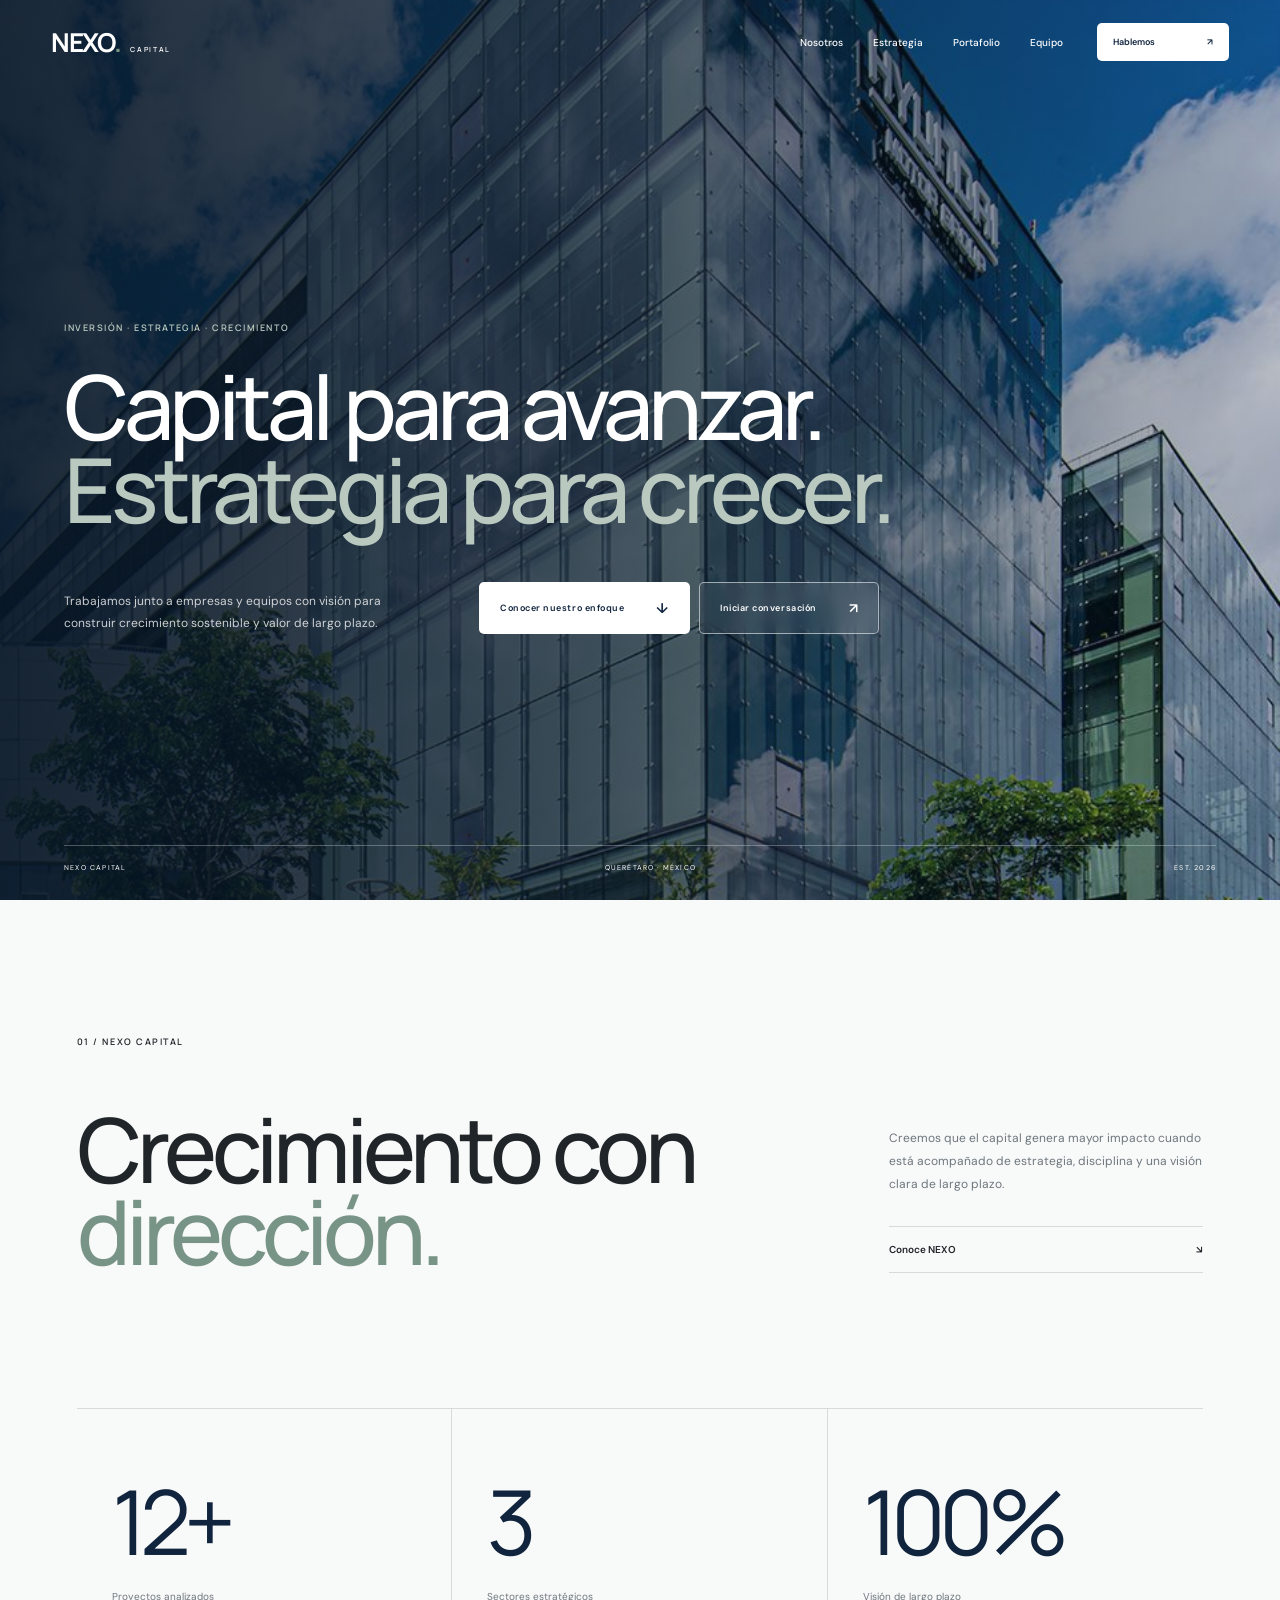
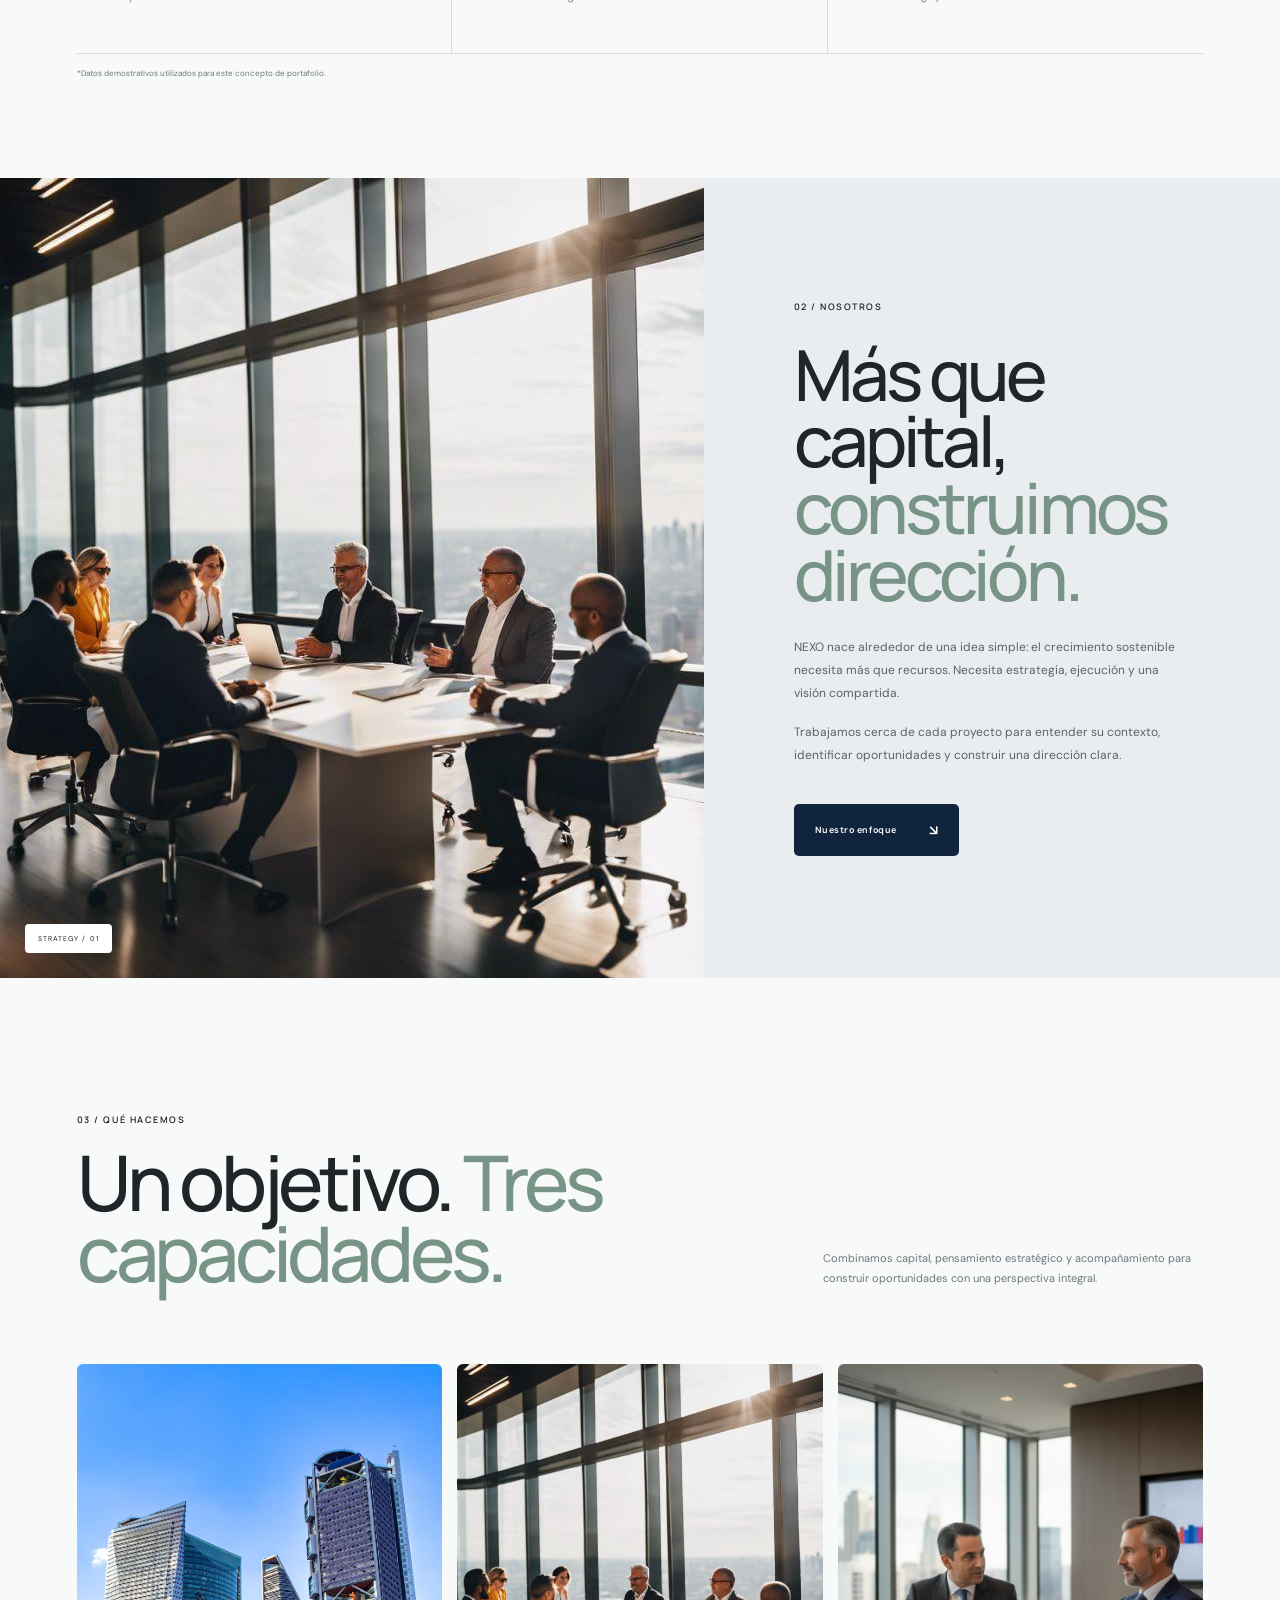
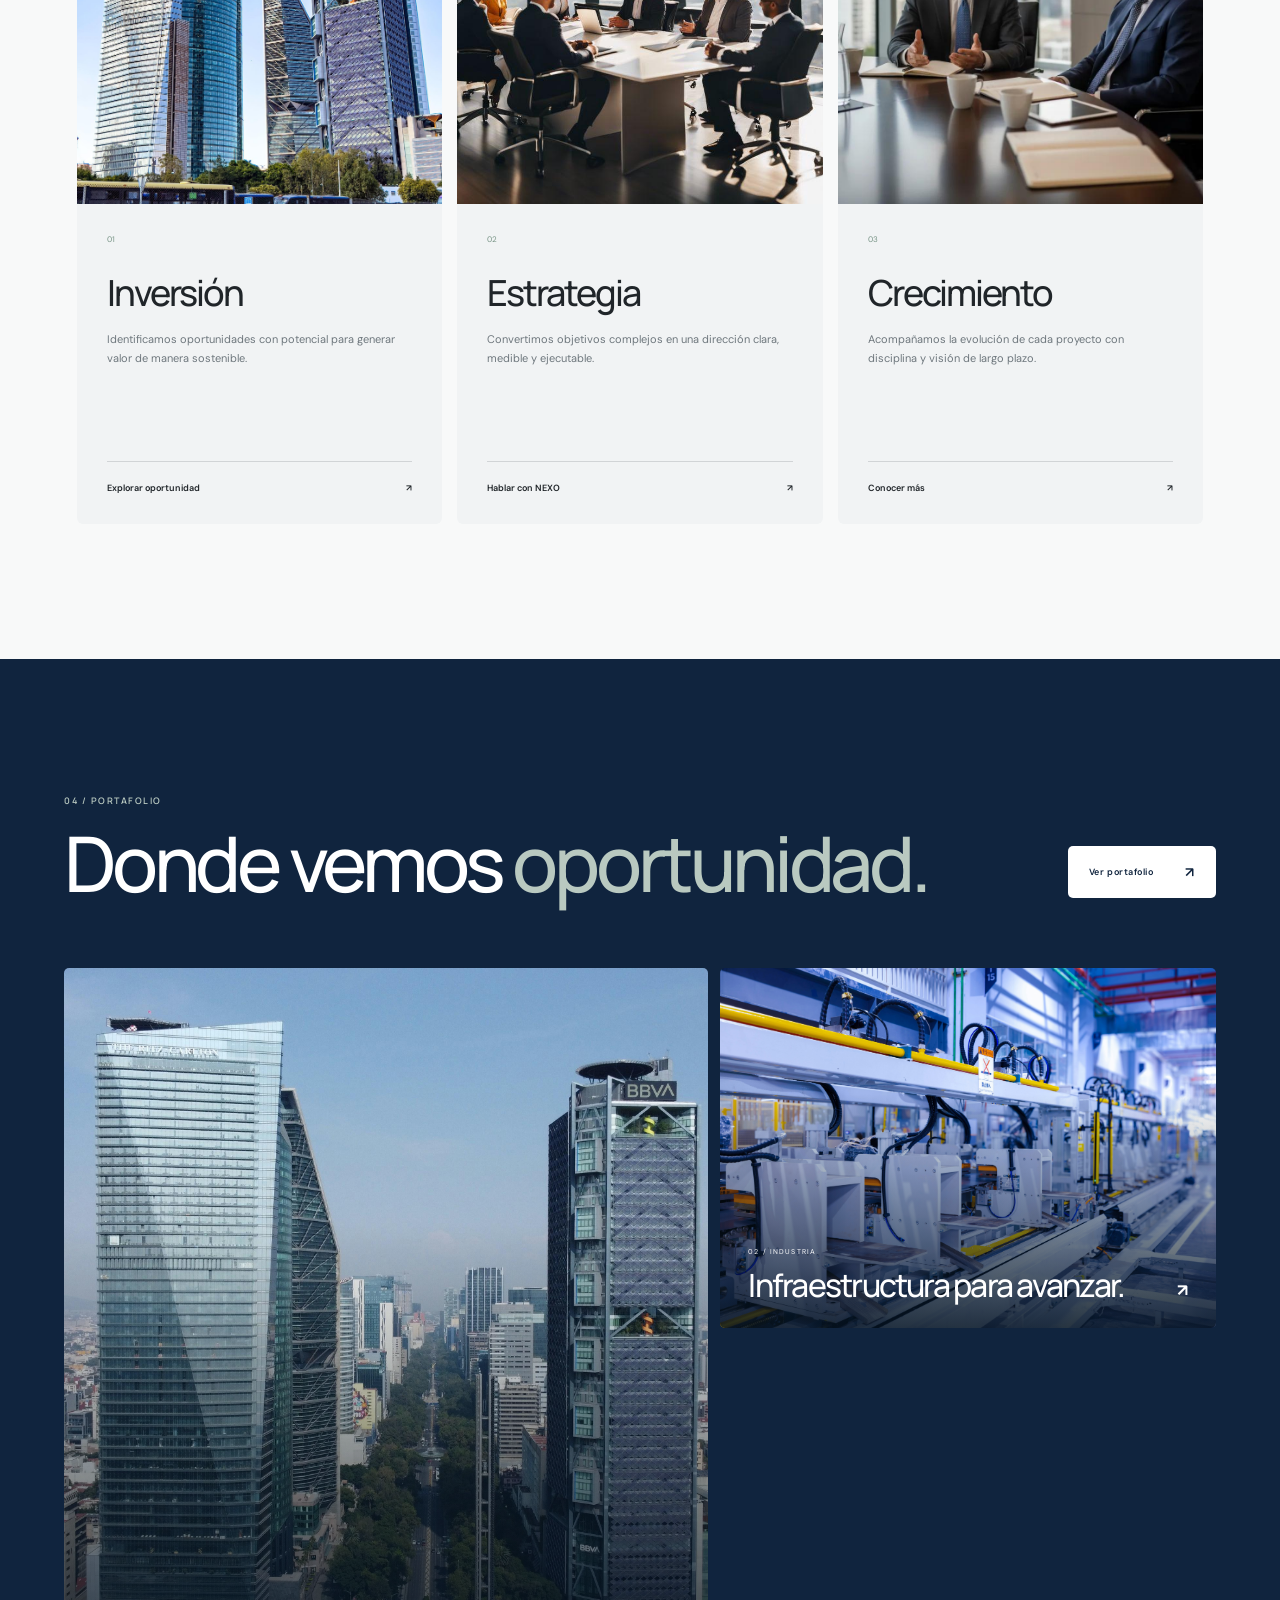
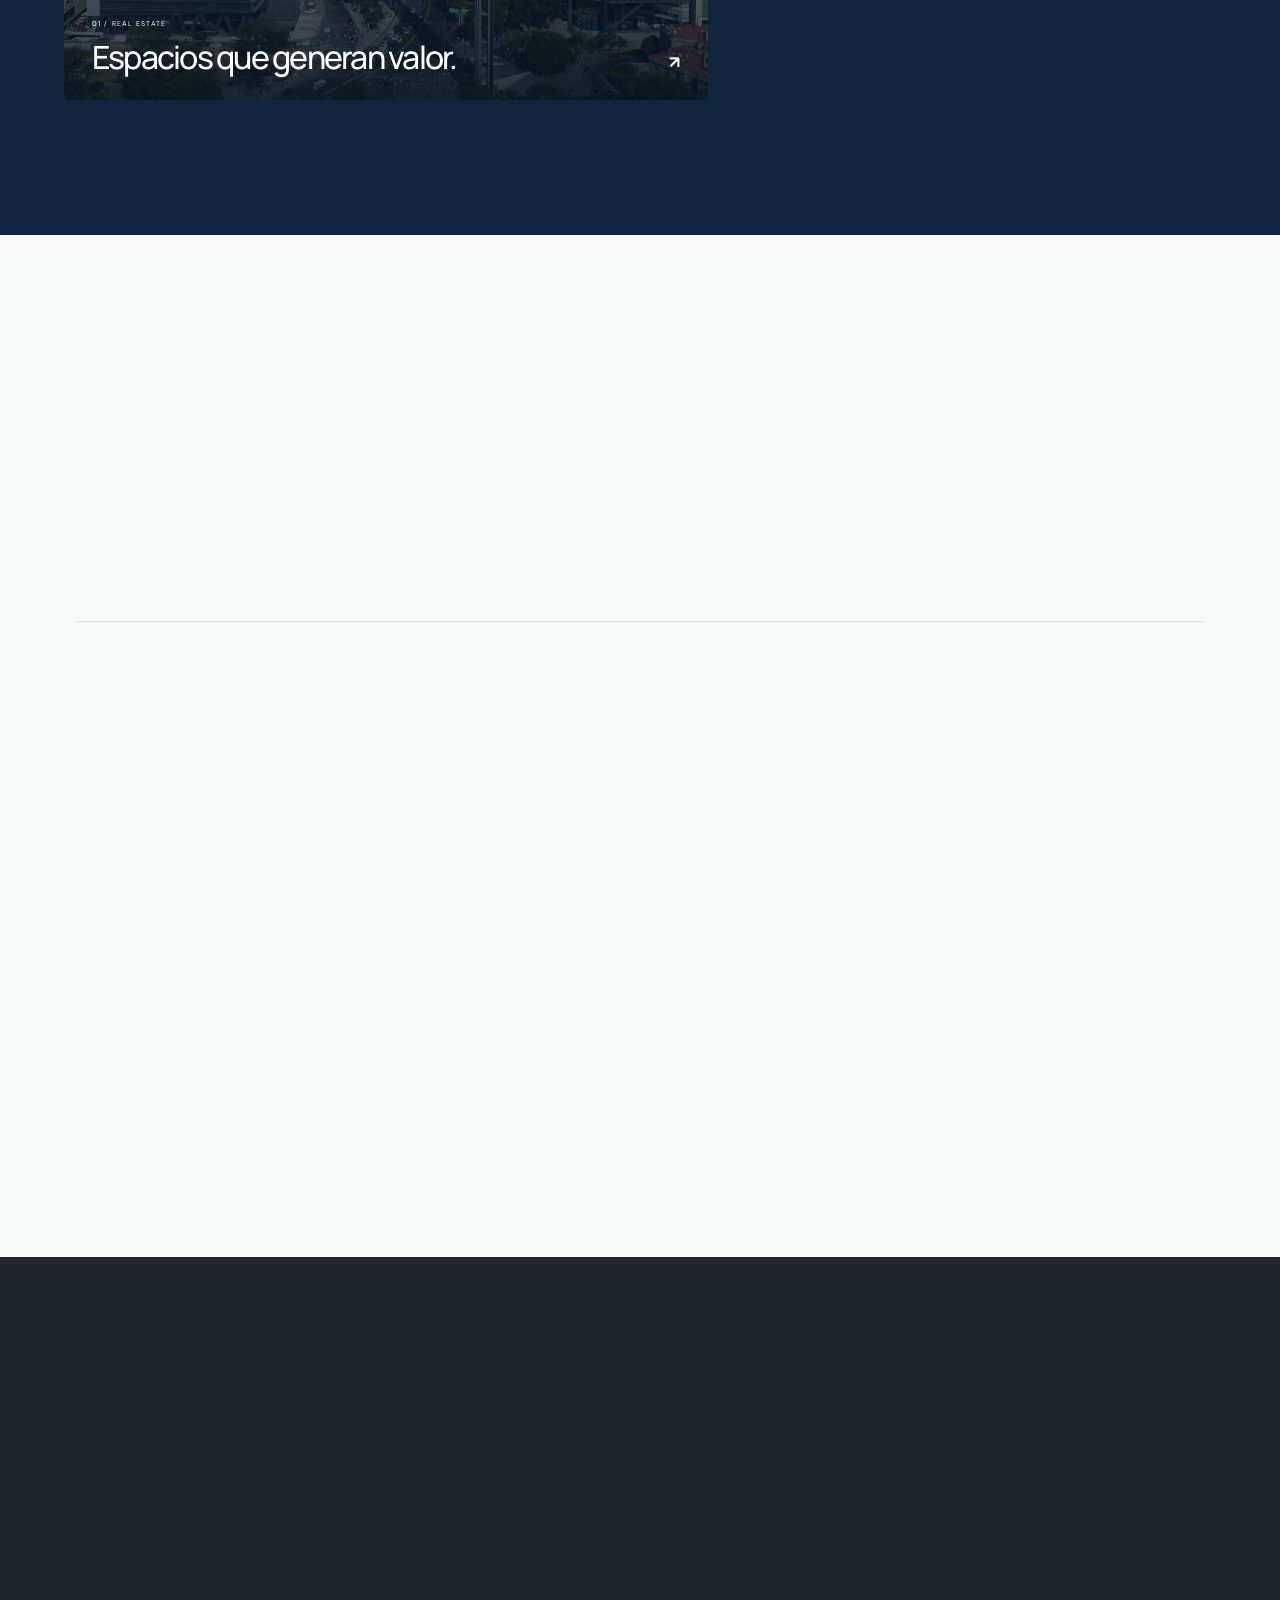
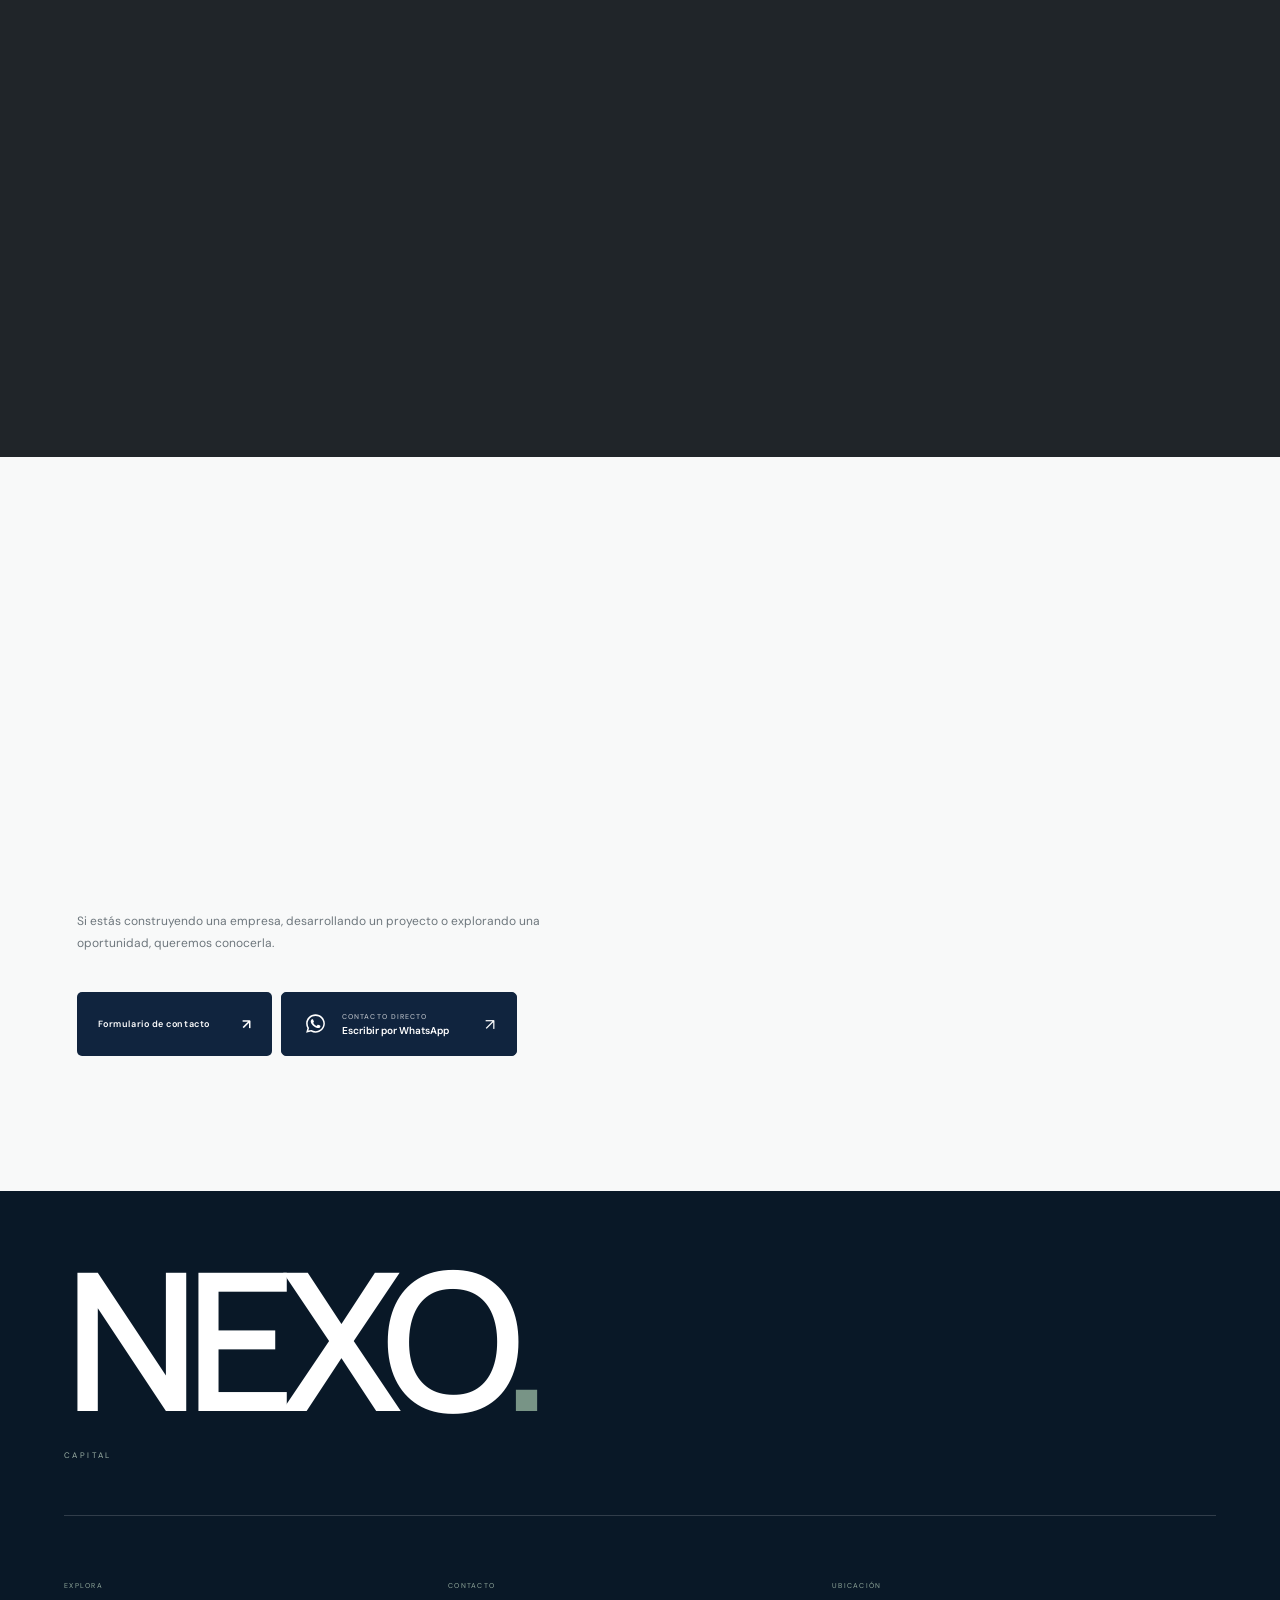
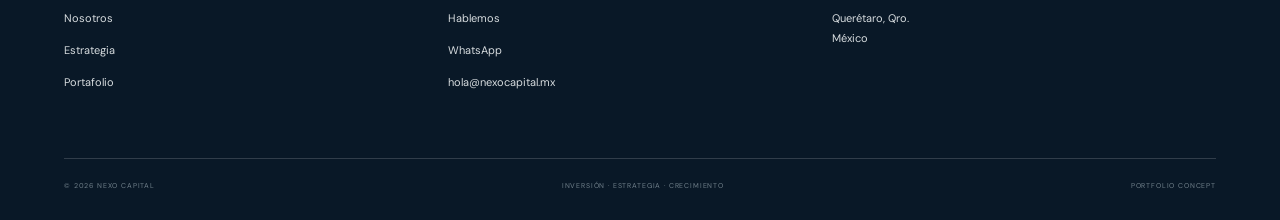
==== index.html @ 6bfa486f "Add files via upload" ====
<!DOCTYPE html>
<html lang="es">

<head>
    <meta charset="UTF-8">
    <meta name="viewport" content="width=device-width, initial-scale=1.0">

    <title>NEXO Capital | Inversión & Estrategia</title>

    <meta
        name="description"
        content="NEXO Capital. Capital para avanzar. Estrategia para crecer. Inversión, estrategia y crecimiento para empresas con visión de largo plazo."
    >

    <!-- PREVIEW AL COMPARTIR -->
    <meta property="og:title" content="NEXO Capital | Inversión & Estrategia">

    <meta
        property="og:description"
        content="Capital para avanzar. Estrategia para crecer. Construimos oportunidades de largo plazo junto a empresas con visión."
    >

    <meta property="og:type" content="website">
    <meta property="og:url" content="https://TU-DOMINIO.vercel.app/">

    <meta
        property="og:image"
        content="https://TU-DOMINIO.vercel.app/images/hero-nexo.jpg"
    >

    <meta
        property="og:image:alt"
        content="NEXO Capital — Inversión y estrategia"
    >

    <meta property="og:site_name" content="NEXO Capital">
    <meta property="og:locale" content="es_MX">

    <meta name="twitter:card" content="summary_large_image">
    <meta name="twitter:title" content="NEXO Capital | Inversión & Estrategia">

    <meta
        name="twitter:description"
        content="Capital para avanzar. Estrategia para crecer."
    >

    <meta
        name="twitter:image"
        content="https://TU-DOMINIO.vercel.app/images/hero-nexo.jpg"
    >

    <meta name="theme-color" content="#10243E">

    <!-- FUENTES -->
    <link rel="preconnect" href="https://fonts.googleapis.com">
    <link rel="preconnect" href="https://fonts.gstatic.com" crossorigin>

    <link
        href="https://fonts.googleapis.com/css2?family=DM+Sans:wght@400;500;600&family=Manrope:wght@400;500;600;700&display=swap"
        rel="stylesheet"
    >

    <link rel="stylesheet" href="style.css">
</head>


<body>

<header class="header" id="header">

    <a href="index.html" class="logo">
        NEXO<span>.</span>
        <small>CAPITAL</small>
    </a>

    <nav class="nav" id="nav">
        <a href="#nosotros">Nosotros</a>
        <a href="#servicios">Estrategia</a>
        <a href="portafolio.html">Portafolio</a>
        <a href="#equipo">Equipo</a>
        <a href="contacto.html" class="mobile-only">Contacto</a>
    </nav>

    <a href="contacto.html" class="header-button">
        Hablemos
        <span>↗</span>
    </a>

    <button
        class="menu-button"
        id="menuButton"
        aria-label="Abrir menú"
    >
        <span></span>
        <span></span>
    </button>

</header>


<main>

    <!-- HERO -->

    <section class="hero">

        <img
            src="images/hero-nexo.jpg"
            alt="NEXO Capital"
            class="hero-image"
        >

        <div class="hero-overlay"></div>

        <div class="hero-content">

            <p class="eyebrow">
                INVERSIÓN · ESTRATEGIA · CRECIMIENTO
            </p>

            <h1>
                Capital para avanzar.
                <span>Estrategia para crecer.</span>
            </h1>

            <div class="hero-bottom">

                <p>
                    Trabajamos junto a empresas y equipos con visión
                    para construir crecimiento sostenible y valor
                    de largo plazo.
                </p>

                <div class="hero-buttons">

                    <a href="#servicios" class="button button-white">
                        Conocer nuestro enfoque
                        <span>↓</span>
                    </a>

                    <a href="contacto.html" class="button button-glass">
                        Iniciar conversación
                        <span>↗</span>
                    </a>

                </div>

            </div>

        </div>

        <div class="hero-footer">
            <span>NEXO CAPITAL</span>
            <span>QUERÉTARO · MÉXICO</span>
            <span>EST. 2026</span>
        </div>

    </section>


    <!-- INTRO -->

    <section class="intro section">

        <div class="section-top reveal">
            <p class="section-label">01 / NEXO CAPITAL</p>
        </div>

        <div class="intro-grid">

            <h2 class="reveal">
                Crecimiento con
                <span>dirección.</span>
            </h2>

            <div class="intro-copy reveal">

                <p>
                    Creemos que el capital genera mayor impacto cuando
                    está acompañado de estrategia, disciplina y una
                    visión clara de largo plazo.
                </p>

                <a href="#nosotros" class="friendly-link">
                    Conoce NEXO
                    <span>↘</span>
                </a>

            </div>

        </div>

    </section>


    <!-- CIFRAS -->

    <section class="stats">

        <div class="stat reveal">
            <strong data-target="12" data-suffix="+">0</strong>
            <p>Proyectos analizados</p>
        </div>

        <div class="stat reveal">
            <strong data-target="3" data-suffix="">0</strong>
            <p>Sectores estratégicos</p>
        </div>

        <div class="stat reveal">
            <strong data-target="100" data-suffix="%">0</strong>
            <p>Visión de largo plazo</p>
        </div>

    </section>

    <p class="demo-note">
        *Datos demostrativos utilizados para este concepto de portafolio.
    </p>


    <!-- NOSOTROS -->

    <section class="about" id="nosotros">

        <div class="about-image reveal">

            <img
                src="images/estrategia.jpg"
                alt="Estrategia empresarial NEXO Capital"
            >

            <span>STRATEGY / 01</span>

        </div>

        <div class="about-content reveal">

            <p class="section-label">02 / NOSOTROS</p>

            <h2>
                Más que capital,
                <span>construimos dirección.</span>
            </h2>

            <p>
                NEXO nace alrededor de una idea simple: el crecimiento
                sostenible necesita más que recursos. Necesita estrategia,
                ejecución y una visión compartida.
            </p>

            <p>
                Trabajamos cerca de cada proyecto para entender su contexto,
                identificar oportunidades y construir una dirección clara.
            </p>

            <a href="#servicios" class="button button-navy">
                Nuestro enfoque
                <span>↘</span>
            </a>

        </div>

    </section>


    <!-- SERVICIOS -->

    <section class="services section" id="servicios">

        <div class="section-heading reveal">

            <div>
                <p class="section-label">03 / QUÉ HACEMOS</p>

                <h2>
                    Un objetivo.
                    <span>Tres capacidades.</span>
                </h2>
            </div>

            <p>
                Combinamos capital, pensamiento estratégico y acompañamiento
                para construir oportunidades con una perspectiva integral.
            </p>

        </div>


        <div class="services-grid">

            <article class="service-card reveal">

                <div class="service-image">
                    <img
                        src="images/inversion.jpg"
                        alt="Inversión NEXO Capital"
                    >
                </div>

                <div class="service-content">

                    <span class="service-number">01</span>

                    <h3>Inversión</h3>

                    <p>
                        Identificamos oportunidades con potencial para
                        generar valor de manera sostenible.
                    </p>

                    <a href="contacto.html">
                        Explorar oportunidad
                        <span>↗</span>
                    </a>

                </div>

            </article>


            <article class="service-card reveal">

                <div class="service-image">
                    <img
                        src="images/estrategia.jpg"
                        alt="Estrategia empresarial"
                    >
                </div>

                <div class="service-content">

                    <span class="service-number">02</span>

                    <h3>Estrategia</h3>

                    <p>
                        Convertimos objetivos complejos en una dirección
                        clara, medible y ejecutable.
                    </p>

                    <a href="contacto.html">
                        Hablar con NEXO
                        <span>↗</span>
                    </a>

                </div>

            </article>


            <article class="service-card reveal">

                <div class="service-image">
                    <img
                        src="images/crecimiento.jpg"
                        alt="Crecimiento empresarial"
                    >
                </div>

                <div class="service-content">

                    <span class="service-number">03</span>

                    <h3>Crecimiento</h3>

                    <p>
                        Acompañamos la evolución de cada proyecto con
                        disciplina y visión de largo plazo.
                    </p>

                    <a href="contacto.html">
                        Conocer más
                        <span>↗</span>
                    </a>

                </div>

            </article>

        </div>

    </section>


    <!-- PORTAFOLIO -->

    <section class="portfolio">

        <div class="portfolio-heading reveal">

            <div>
                <p class="section-label light-label">04 / PORTAFOLIO</p>

                <h2>
                    Donde vemos
                    <span>oportunidad.</span>
                </h2>
            </div>

            <a href="portafolio.html" class="button button-white">
                Ver portafolio
                <span>↗</span>
            </a>

        </div>


        <div class="portfolio-grid">

            <a
                href="portafolio.html#real-estate"
                class="portfolio-card portfolio-main reveal"
            >

                <img
                    src="images/portafolio-01.jpg"
                    alt="Real Estate"
                >

                <div class="portfolio-card-overlay">

                    <span>01 / REAL ESTATE</span>

                    <h3>
                        Espacios que
                        generan valor.
                    </h3>

                    <strong>↗</strong>

                </div>

            </a>


            <a
                href="portafolio.html#industria"
                class="portfolio-card reveal"
            >

                <img
                    src="images/portafolio-02.jpg"
                    alt="Industria"
                >

                <div class="portfolio-card-overlay">

                    <span>02 / INDUSTRIA</span>

                    <h3>
                        Infraestructura
                        para avanzar.
                    </h3>

                    <strong>↗</strong>

                </div>

            </a>


            <a
                href="portafolio.html#tecnologia"
                class="portfolio-card reveal"
            >

                <img
                    src="images/portafolio-03.jpg"
                    alt="Tecnología"
                >

                <div class="portfolio-card-overlay">

                    <span>03 / TECNOLOGÍA</span>

                    <h3>
                        Ideas con
                        escala.
                    </h3>

                    <strong>↗</strong>

                </div>

            </a>

        </div>

    </section>


    <!-- PROCESO -->

    <section class="process section">

        <div class="section-heading reveal">

            <div>
                <p class="section-label">05 / PROCESO</p>

                <h2>
                    De oportunidad
                    <span>a crecimiento.</span>
                </h2>
            </div>

        </div>


        <div class="process-list">

            <div class="process-item reveal">
                <span>01</span>
                <h3>Entender</h3>
                <p>Analizamos el contexto, el negocio y la oportunidad.</p>
            </div>

            <div class="process-item reveal">
                <span>02</span>
                <h3>Definir</h3>
                <p>Construimos una dirección estratégica clara.</p>
            </div>

            <div class="process-item reveal">
                <span>03</span>
                <h3>Ejecutar</h3>
                <p>Convertimos la estrategia en decisiones y acciones.</p>
            </div>

            <div class="process-item reveal">
                <span>04</span>
                <h3>Escalar</h3>
                <p>Acompañamos el crecimiento con visión de largo plazo.</p>
            </div>

        </div>

    </section>


    <!-- EQUIPO -->

    <section class="team" id="equipo">

        <div class="team-image reveal">
            <img
                src="images/equipo.jpg"
                alt="Equipo NEXO Capital"
            >
        </div>

        <div class="team-content reveal">

            <p class="section-label light-label">06 / EQUIPO</p>

            <h2>
                Personas detrás
                <span>de cada decisión.</span>
            </h2>

            <p>
                Combinamos análisis, estrategia y una forma de trabajo
                cercana para entender cada oportunidad desde diferentes
                perspectivas.
            </p>

            <a href="contacto.html" class="button button-white">
                Conecta con nosotros
                <span>↗</span>
            </a>

        </div>

    </section>


    <!-- CONTACTO -->

    <section class="contact-cta section">

        <p class="section-label reveal">07 / CONVERSEMOS</p>

        <h2 class="reveal">
            Las buenas oportunidades empiezan
            con una <span>conversación.</span>
        </h2>

        <p class="contact-cta-text reveal">
            Si estás construyendo una empresa, desarrollando un proyecto
            o explorando una oportunidad, queremos conocerla.
        </p>


        <div class="contact-actions reveal">

            <a href="contacto.html" class="button button-navy">
                Formulario de contacto
                <span>↗</span>
            </a>


            <a
                href="https://wa.me/524420000000?text=Hola%20NEXO%20Capital,%20me%20gustaría%20platicar%20sobre%20una%20oportunidad."
                target="_blank"
                rel="noopener noreferrer"
                class="whatsapp-button"
            >

                <span class="whatsapp-icon">

                    <svg viewBox="0 0 32 32" aria-hidden="true">
                        <path
                            fill="currentColor"
                            d="M16.04 3C9.39 3 4 8.28 4 14.8c0 2.08.56 4.12 1.62 5.9L4 26.6l6.13-1.57a12.2 12.2 0 0 0 5.9 1.5h.01C22.68 26.53 28 21.25 28 14.8 28 8.28 22.68 3 16.04 3Zm0 21.54a10.2 10.2 0 0 1-5.2-1.42l-.37-.22-3.64.93.97-3.47-.24-.36a9.64 9.64 0 0 1-1.58-5.2c0-5.43 4.51-9.84 10.06-9.84 5.54 0 10.04 4.41 10.04 9.84 0 5.37-4.5 9.74-10.04 9.74Zm5.52-7.29c-.3-.15-1.8-.87-2.08-.97-.28-.1-.48-.15-.68.15-.2.3-.78.97-.96 1.17-.18.2-.35.22-.65.07-.3-.15-1.27-.46-2.42-1.47a9.1 9.1 0 0 1-1.67-2.03c-.17-.3-.02-.46.13-.61.13-.13.3-.35.45-.52.15-.18.2-.3.3-.5.1-.2.05-.37-.03-.52-.07-.15-.67-1.6-.93-2.18-.24-.58-.5-.5-.68-.51h-.58c-.2 0-.53.07-.8.37-.28.3-1.06 1.02-1.06 2.48 0 1.47 1.1 2.88 1.24 3.08.15.2 2.15 3.22 5.2 4.52.73.31 1.3.5 1.74.64.73.23 1.4.2 1.93.12.59-.09 1.8-.72 2.06-1.42.25-.7.25-1.3.18-1.42-.08-.12-.28-.2-.58-.35Z"
                        />
                    </svg>

                </span>


                <span class="whatsapp-copy">
                    <small>CONTACTO DIRECTO</small>
                    <strong>Escribir por WhatsApp</strong>
                </span>

                <span class="whatsapp-arrow">↗</span>

            </a>

        </div>

    </section>

</main>


<footer class="footer">

    <div class="footer-brand">
        <a href="index.html">NEXO<span>.</span></a>
        <p>CAPITAL</p>
    </div>


    <div class="footer-grid">

        <div>
            <span>EXPLORA</span>
            <a href="#nosotros">Nosotros</a>
            <a href="#servicios">Estrategia</a>
            <a href="portafolio.html">Portafolio</a>
        </div>

        <div>
            <span>CONTACTO</span>
            <a href="contacto.html">Hablemos</a>

            <a
                href="https://wa.me/524420000000?text=Hola%20NEXO%20Capital,%20me%20gustaría%20recibir%20información."
                target="_blank"
                rel="noopener noreferrer"
            >
                WhatsApp
            </a>

            <a href="mailto:hola@nexocapital.mx">
                hola@nexocapital.mx
            </a>
        </div>

        <div>
            <span>UBICACIÓN</span>
            <p>
                Querétaro, Qro.<br>
                México
            </p>
        </div>

    </div>


    <div class="footer-bottom">
        <p>© 2026 NEXO CAPITAL</p>
        <p>INVERSIÓN · ESTRATEGIA · CRECIMIENTO</p>
        <p>PORTFOLIO CONCEPT</p>
    </div>

</footer>


<script src="script.js"></script>

</body>
</html>
---- style.css ----
:root {
    --navy: #10243E;
    --navy-soft: #173451;
    --steel: #46657F;
    --green: #789486;
    --green-light: #B9C9C0;
    --white: #F8F9F9;
    --pure-white: #FFFFFF;
    --gray: #E9EDF0;
    --gray-soft: #F1F3F4;
    --graphite: #202529;
    --muted: #6E777D;
    --line: rgba(32, 37, 41, .15);
}


/* =========================
   RESET
========================= */

* {
    margin: 0;
    padding: 0;
    box-sizing: border-box;
}

html {
    scroll-behavior: smooth;
}

body {
    background: var(--white);
    color: var(--graphite);

    font-family: "DM Sans", sans-serif;

    overflow-x: hidden;
}

img {
    width: 100%;
    display: block;
    object-fit: cover;
}

a {
    color: inherit;
    text-decoration: none;
}

button,
input,
textarea,
select {
    font: inherit;
}

button {
    color: inherit;
}

::selection {
    background: var(--navy);
    color: white;
}


/* =========================
   TYPOGRAPHY
========================= */

h1,
h2,
h3 {
    font-family: "Manrope", sans-serif;
    font-weight: 500;
    letter-spacing: -.055em;
}

h1 span,
h2 span {
    color: var(--green);
}

.section-label,
.eyebrow {
    font-family: "Manrope", sans-serif;

    font-size: 9px;
    font-weight: 600;

    letter-spacing: .17em;
    text-transform: uppercase;
}

.light-label {
    color: var(--green-light);
}


/* =========================
   HEADER
========================= */

.header {
    position: fixed;
    top: 0;
    left: 0;

    z-index: 1000;

    width: 100%;
    height: 84px;

    padding: 0 4vw;

    display: flex;
    align-items: center;

    color: white;

    transition:
        background .35s ease,
        color .35s ease,
        border .35s ease;
}

.header.scrolled,
.header.internal-header {
    background: rgba(248, 249, 249, .95);

    backdrop-filter: blur(16px);
    -webkit-backdrop-filter: blur(16px);

    color: var(--graphite);

    border-bottom: 1px solid var(--line);
}

.logo {
    display: flex;
    align-items: baseline;

    font-family: "Manrope", sans-serif;

    font-size: 26px;
    font-weight: 700;

    letter-spacing: -.06em;
}

.logo > span {
    color: var(--green);
}

.logo small {
    margin-left: 10px;

    font-size: 7px;
    font-weight: 600;

    letter-spacing: .24em;
}

.nav {
    margin-left: auto;
    margin-right: 34px;

    display: flex;
    align-items: center;
    gap: 30px;
}

.nav a {
    position: relative;

    font-size: 10px;
    font-weight: 500;

    transition: opacity .25s ease;
}

.nav a:hover {
    opacity: .55;
}

.header-button {
    min-width: 132px;

    padding: 13px 16px;

    display: flex;
    align-items: center;
    justify-content: space-between;

    background: white;
    color: var(--navy);

    border-radius: 5px;

    font-size: 9px;
    font-weight: 600;

    transition:
        background .3s ease,
        color .3s ease,
        transform .3s ease;
}

.header-button:hover {
    background: var(--green);
    color: white;

    transform: translateY(-1px);
}

.header.scrolled .header-button,
.internal-header .header-button {
    background: var(--navy);
    color: white;
}

.header.scrolled .header-button:hover,
.internal-header .header-button:hover {
    background: var(--green);
}

.menu-button,
.mobile-only {
    display: none;
}


/* =========================
   BUTTONS
========================= */

.button {
    min-height: 52px;

    padding: 0 20px;

    display: inline-flex;
    align-items: center;
    justify-content: space-between;

    gap: 32px;

    border: 1px solid transparent;
    border-radius: 5px;

    font-size: 9px;
    font-weight: 600;

    letter-spacing: .06em;

    cursor: pointer;

    transition:
        background .3s ease,
        color .3s ease,
        border .3s ease,
        transform .3s ease;
}

.button > span {
    font-size: 14px;
    transition: transform .3s ease;
}

.button:hover {
    transform: translateY(-2px);
}

.button:hover > span {
    transform: translate(2px, -2px);
}

.button-navy {
    background: var(--navy);
    color: white;
}

.button-navy:hover {
    background: var(--green);
}

.button-white {
    background: white;
    color: var(--navy);
}

.button-white:hover {
    background: var(--green);
    color: white;
}

.button-glass {
    color: white;

    border-color: rgba(255, 255, 255, .55);

    background: rgba(255, 255, 255, .08);

    backdrop-filter: blur(7px);
}

.button-glass:hover {
    background: white;
    color: var(--navy);
}


/* =========================
   HERO
========================= */

.hero {
    position: relative;

    width: 100%;
    height: 100vh;
    min-height: 720px;

    overflow: hidden;

    color: white;
}

.hero-image {
    position: absolute;
    inset: 0;

    width: 100%;
    height: 100%;

    z-index: -2;
}

.hero-overlay {
    position: absolute;
    inset: 0;

    z-index: -1;

    background:
        linear-gradient(
            90deg,
            rgba(6, 22, 38, .92) 0%,
            rgba(6, 22, 38, .72) 45%,
            rgba(6, 22, 38, .25) 100%
        );
}

.hero-content {
    height: 100%;

    padding: 165px 5vw 110px;

    display: flex;
    flex-direction: column;
    justify-content: center;
}

.eyebrow {
    margin-bottom: 30px;

    color: var(--green-light);
}

.hero h1 {
    max-width: 1100px;

    font-size: clamp(58px, 7vw, 108px);

    line-height: .93;
}

.hero h1 span {
    display: block;

    color: var(--green-light);
}

.hero-bottom {
    margin-top: 52px;

    display: flex;
    align-items: flex-end;

    gap: 65px;
}

.hero-bottom > p {
    width: 350px;

    font-size: 12px;
    line-height: 1.85;

    color: rgba(255, 255, 255, .78);
}

.hero-buttons {
    display: flex;
    gap: 9px;
}

.hero-footer {
    position: absolute;

    left: 5vw;
    right: 5vw;
    bottom: 28px;

    padding-top: 17px;

    display: flex;
    justify-content: space-between;

    border-top: 1px solid rgba(255, 255, 255, .28);

    font-size: 7px;
    letter-spacing: .17em;
}


/* =========================
   GENERAL SECTIONS
========================= */

.section {
    padding: 135px 6vw;
}

.section-top {
    margin-bottom: 60px;
}

.intro-grid {
    display: grid;
    grid-template-columns: 1.4fr .6fr;

    gap: 80px;
}

.intro h2 {
    max-width: 800px;

    font-size: clamp(55px, 7vw, 100px);

    line-height: .92;
}

.intro-copy {
    align-self: end;
}

.intro-copy p {
    margin-bottom: 30px;

    font-size: 12px;
    line-height: 1.9;

    color: var(--muted);
}

.friendly-link {
    width: 100%;

    padding: 16px 0;

    display: flex;
    align-items: center;
    justify-content: space-between;

    border-top: 1px solid var(--line);
    border-bottom: 1px solid var(--line);

    font-size: 10px;
    font-weight: 600;
}

.friendly-link span {
    transition: transform .3s ease;
}

.friendly-link:hover span {
    transform: translate(3px, 3px);
}


/* =========================
   STATS
========================= */

.stats {
    margin: 0 6vw;

    display: grid;
    grid-template-columns: repeat(3, 1fr);

    border-top: 1px solid var(--line);
    border-bottom: 1px solid var(--line);
}

.stat {
    padding: 50px 35px;

    border-right: 1px solid var(--line);
}

.stat:last-child {
    border-right: none;
}

.stat strong {
    display: block;

    font-family: "Manrope", sans-serif;

    font-size: clamp(58px, 7vw, 100px);
    font-weight: 400;

    letter-spacing: -.075em;

    color: var(--navy);
}

.stat p {
    margin-top: 8px;

    font-size: 10px;

    color: var(--muted);
}

.demo-note {
    margin: 14px 6vw 100px;

    font-size: 8px;

    color: var(--muted);
}


/* =========================
   ABOUT
========================= */

.about {
    min-height: 800px;

    display: grid;
    grid-template-columns: 55% 45%;

    background: var(--gray);
}

.about-image {
    position: relative;
}

.about-image img {
    height: 100%;
}

.about-image > span {
    position: absolute;

    left: 25px;
    bottom: 25px;

    padding: 10px 13px;

    background: white;

    border-radius: 4px;

    font-size: 7px;
    letter-spacing: .15em;
}

.about-content {
    padding: 8vw 7vw;

    display: flex;
    flex-direction: column;
    justify-content: center;
    align-items: flex-start;
}

.about-content h2 {
    margin: 28px 0;

    font-size: clamp(48px, 5.5vw, 80px);

    line-height: .95;
}

.about-content > p:not(.section-label) {
    max-width: 470px;

    margin-bottom: 17px;

    font-size: 12px;
    line-height: 1.9;

    color: #59636A;
}

.about-content .button {
    margin-top: 20px;
}


/* =========================
   SECTION HEADING
========================= */

.section-heading {
    margin-bottom: 75px;

    display: flex;
    justify-content: space-between;
    align-items: flex-end;

    gap: 50px;
}

.section-heading h2 {
    max-width: 800px;

    margin-top: 20px;

    font-size: clamp(50px, 6vw, 88px);

    line-height: .93;
}

.section-heading > p {
    max-width: 380px;

    font-size: 11px;
    line-height: 1.8;

    color: var(--muted);
}


/* =========================
   SERVICES
========================= */

.services-grid {
    display: grid;
    grid-template-columns: repeat(3, 1fr);

    gap: 15px;
}

.service-card {
    overflow: hidden;

    background: var(--gray-soft);

    border-radius: 6px;
}

.service-image {
    height: 440px;

    overflow: hidden;
}

.service-image img {
    height: 100%;

    transition: transform .7s ease;
}

.service-card:hover .service-image img {
    transform: scale(1.035);
}

.service-content {
    min-height: 320px;

    padding: 30px;

    display: flex;
    flex-direction: column;
}

.service-number {
    font-size: 8px;
    color: var(--green);
}

.service-content h3 {
    margin: 24px 0 13px;

    font-size: 36px;
}

.service-content p {
    max-width: 330px;

    font-size: 11px;
    line-height: 1.8;

    color: var(--muted);
}

.service-content a {
    margin-top: auto;

    padding-top: 20px;

    display: flex;
    justify-content: space-between;

    border-top: 1px solid var(--line);

    font-size: 9px;
    font-weight: 600;
}

.service-content a span {
    transition: transform .3s ease;
}

.service-content a:hover span {
    transform: translate(3px, -3px);
}


/* =========================
   PORTFOLIO
========================= */

.portfolio {
    padding: 135px 5vw;

    background: var(--navy);

    color: white;
}

.portfolio-heading {
    margin-bottom: 70px;

    display: flex;
    justify-content: space-between;
    align-items: flex-end;
}

.portfolio-heading h2 {
    margin-top: 20px;

    font-size: clamp(52px, 6vw, 88px);

    line-height: .93;
}

.portfolio-heading h2 span {
    color: var(--green-light);
}

.portfolio-grid {
    display: grid;
    grid-template-columns: 1.3fr 1fr;
    grid-template-rows: 360px 360px;

    gap: 12px;
}

.portfolio-main {
    grid-row: 1 / 3;
}

.portfolio-card {
    position: relative;

    overflow: hidden;

    border-radius: 5px;
}

.portfolio-card img {
    height: 100%;

    transition: transform .8s ease;
}

.portfolio-card:hover img {
    transform: scale(1.04);
}

.portfolio-card::after {
    content: "";

    position: absolute;
    inset: 0;

    background:
        linear-gradient(
            to top,
            rgba(5, 19, 32, .85),
            transparent 65%
        );
}

.portfolio-card-overlay {
    position: absolute;

    z-index: 2;

    left: 28px;
    right: 28px;
    bottom: 27px;
}

.portfolio-card-overlay > span {
    font-size: 7px;
    letter-spacing: .16em;
}

.portfolio-card-overlay h3 {
    max-width: 420px;

    margin-top: 10px;

    font-size: 32px;

    line-height: 1;
}

.portfolio-card-overlay strong {
    position: absolute;

    right: 0;
    bottom: 0;

    font-size: 17px;

    transition: transform .3s ease;
}

.portfolio-card:hover strong {
    transform: translate(3px, -3px);
}


/* =========================
   PROCESS
========================= */

.process-list {
    border-top: 1px solid var(--line);
}

.process-item {
    min-height: 125px;

    display: grid;
    grid-template-columns: 15% 30% 55%;

    align-items: center;

    border-bottom: 1px solid var(--line);
}

.process-item > span {
    font-size: 9px;
    color: var(--green);
}

.process-item h3 {
    font-size: 30px;
}

.process-item p {
    max-width: 430px;

    font-size: 11px;
    line-height: 1.8;

    color: var(--muted);
}


/* =========================
   TEAM
========================= */

.team {
    min-height: 800px;

    display: grid;
    grid-template-columns: 58% 42%;

    background: var(--graphite);

    color: white;
}

.team-image img {
    height: 100%;
}

.team-content {
    padding: 8vw 6vw;

    display: flex;
    flex-direction: column;
    justify-content: center;
    align-items: flex-start;
}

.team-content h2 {
    margin: 28px 0;

    font-size: clamp(50px, 5.5vw, 82px);

    line-height: .94;
}

.team-content h2 span {
    color: var(--green-light);
}

.team-content > p:not(.section-label) {
    max-width: 430px;

    margin-bottom: 34px;

    font-size: 12px;
    line-height: 1.9;

    color: #BBC0C2;
}


/* =========================
   CONTACT CTA
========================= */

.contact-cta h2 {
    max-width: 1050px;

    margin: 25px 0 30px;

    font-size: clamp(55px, 7vw, 100px);

    line-height: .93;
}

.contact-cta-text {
    max-width: 500px;

    margin-bottom: 38px;

    font-size: 12px;
    line-height: 1.85;

    color: var(--muted);
}

.contact-actions {
    display: flex;
    align-items: stretch;

    gap: 9px;
}


/* =========================
   WHATSAPP
========================= */

.whatsapp-button {
    min-height: 64px;

    padding: 0 21px;

    display: inline-flex;
    align-items: center;

    gap: 14px;

    background: var(--navy);
    color: white;

    border: 1px solid var(--navy);
    border-radius: 5px;

    transition:
        background .3s ease,
        border .3s ease,
        transform .3s ease;
}

.whatsapp-button:hover {
    background: var(--green);
    border-color: var(--green);

    transform: translateY(-2px);
}

.whatsapp-icon {
    width: 25px;
    height: 25px;

    display: flex;
    align-items: center;
    justify-content: center;

    flex-shrink: 0;
}

.whatsapp-icon svg {
    width: 100%;
    height: 100%;
}

.whatsapp-copy {
    display: flex;
    flex-direction: column;

    gap: 3px;
}

.whatsapp-copy small {
    font-size: 7px;
    font-weight: 500;

    letter-spacing: .15em;

    opacity: .67;
}

.whatsapp-copy strong {
    font-size: 10px;
    font-weight: 600;
}

.whatsapp-arrow {
    margin-left: 22px;

    font-size: 16px;

    transition: transform .3s ease;
}

.whatsapp-button:hover .whatsapp-arrow {
    transform: translate(3px, -3px);
}

.whatsapp-full {
    width: 100%;
}


/* =========================
   FOOTER
========================= */

.footer {
    padding: 80px 5vw 30px;

    background: #091827;

    color: white;
}

.footer-brand {
    padding-bottom: 55px;

    border-bottom: 1px solid rgba(255, 255, 255, .16);
}

.footer-brand a {
    font-family: "Manrope", sans-serif;

    font-size: clamp(85px, 15vw, 210px);
    font-weight: 600;

    letter-spacing: -.08em;

    line-height: .7;
}

.footer-brand a span {
    color: var(--green);
}

.footer-brand p {
    margin-top: 34px;

    font-size: 8px;
    letter-spacing: .3em;

    color: #9DB1A6;
}

.footer-grid {
    padding: 65px 0;

    display: grid;
    grid-template-columns: repeat(3, 1fr);
}

.footer-grid > div {
    display: flex;
    flex-direction: column;

    gap: 12px;
}

.footer-grid > div > span {
    margin-bottom: 7px;

    font-size: 7px;
    letter-spacing: .18em;

    color: #90A79B;
}

.footer-grid a,
.footer-grid p {
    width: fit-content;

    font-size: 11px;
    line-height: 1.8;

    color: #D7DCDF;
}

.footer-grid a:hover {
    color: white;
}

.footer-bottom {
    padding-top: 22px;

    display: flex;
    justify-content: space-between;

    gap: 20px;

    border-top: 1px solid rgba(255, 255, 255, .16);

    font-size: 7px;
    letter-spacing: .12em;

    color: #71808B;
}


/* =========================
   INTERNAL PAGES
========================= */

.internal-main {
    padding-top: 84px;
}

.page-hero {
    padding: 125px 6vw 85px;
}

.page-hero-grid {
    margin-top: 45px;

    display: grid;
    grid-template-columns: 1.4fr .6fr;

    align-items: end;

    gap: 70px;
}

.page-hero h1 {
    font-size: clamp(85px, 12vw, 170px);

    line-height: .75;
}

.page-hero-grid > p {
    font-size: 12px;
    line-height: 1.9;

    color: var(--muted);
}

.portfolio-detail {
    min-height: 720px;

    display: grid;
    grid-template-columns: 58% 42%;

    border-top: 1px solid var(--line);
}

.portfolio-detail-reverse {
    grid-template-columns: 42% 58%;
}

.portfolio-detail-image img {
    height: 100%;
}

.portfolio-detail-content {
    padding: 7vw 6vw;

    display: flex;
    flex-direction: column;
    justify-content: center;
    align-items: flex-start;
}

.detail-label {
    font-size: 8px;
    letter-spacing: .15em;

    color: var(--green);
}

.portfolio-detail-content h2 {
    margin: 24px 0;

    font-size: clamp(50px, 5.5vw, 80px);

    line-height: .94;
}

.portfolio-detail-content > p {
    max-width: 410px;

    font-size: 12px;
    line-height: 1.9;

    color: var(--muted);
}

.tags {
    margin: 28px 0;

    display: flex;
    flex-wrap: wrap;

    gap: 7px;
}

.tags span {
    padding: 8px 11px;

    border: 1px solid var(--line);
    border-radius: 4px;

    font-size: 7px;
    letter-spacing: .1em;
}

.disclaimer {
    padding: 40px 6vw;

    display: grid;
    grid-template-columns: 20% 80%;

    background: var(--gray);
}

.disclaimer span {
    font-size: 8px;

    color: var(--green);
}

.disclaimer p {
    max-width: 650px;

    font-size: 10px;
    line-height: 1.8;

    color: var(--muted);
}


/* =========================
   CONTACT PAGE
========================= */

.contact-page {
    min-height: 100vh;

    padding-top: 84px;

    display: grid;
    grid-template-columns: 47% 53%;
}

.contact-image {
    position: sticky;
    top: 84px;

    height: calc(100vh - 84px);
}

.contact-image img {
    height: 100%;
}

.contact-image-overlay {
    position: absolute;
    inset: 0;

    background:
        linear-gradient(
            to top,
            rgba(6, 22, 38, .75),
            transparent 60%
        );
}

.contact-image-text {
    position: absolute;

    z-index: 2;

    left: 45px;
    bottom: 45px;

    color: white;
}

.contact-image-text span {
    font-size: 8px;
    letter-spacing: .16em;
}

.contact-image-text h2 {
    max-width: 500px;

    margin-top: 14px;

    font-size: clamp(45px, 5vw, 70px);

    line-height: .93;
}

.contact-content {
    padding: 85px 8vw;
}

.contact-content h1 {
    margin: 25px 0;

    font-size: clamp(58px, 7vw, 95px);

    line-height: .89;
}

.contact-intro {
    max-width: 470px;

    margin-bottom: 45px;

    font-size: 12px;
    line-height: 1.9;

    color: var(--muted);
}

.contact-form {
    display: grid;

    gap: 24px;
}

.form-row {
    display: grid;
    grid-template-columns: 1fr 1fr;

    gap: 25px;
}

.form-group {
    display: flex;
    flex-direction: column;

    gap: 9px;
}

.form-group label {
    font-size: 8px;
    font-weight: 600;

    letter-spacing: .12em;

    text-transform: uppercase;
}

.form-group input,
.form-group select,
.form-group textarea {
    width: 100%;

    padding: 14px 0;

    border: none;
    border-bottom: 1px solid #ADB5BA;

    border-radius: 0;

    background: transparent;

    outline: none;

    color: var(--graphite);
}

.form-group input:focus,
.form-group select:focus,
.form-group textarea:focus {
    border-color: var(--navy);
}

.form-group textarea {
    min-height: 105px;

    resize: vertical;
}

.form-submit {
    width: 100%;

    margin-top: 8px;
}

.direct-whatsapp {
    margin-top: 40px;
    padding-top: 35px;

    border-top: 1px solid var(--line);
}

.direct-whatsapp-heading {
    margin-bottom: 15px;
}

.direct-whatsapp-heading span {
    display: block;

    margin-bottom: 5px;

    font-size: 7px;
    font-weight: 600;

    letter-spacing: .15em;

    color: var(--green);
}

.direct-whatsapp-heading p {
    font-size: 10px;

    color: var(--muted);
}

.contact-info {
    margin-top: 38px;
    padding-top: 32px;

    display: grid;
    grid-template-columns: 1fr 1fr;

    gap: 25px;

    border-top: 1px solid var(--line);
}

.contact-info span {
    display: block;

    margin-bottom: 9px;

    font-size: 7px;
    letter-spacing: .15em;

    color: var(--green);
}

.contact-info a,
.contact-info p {
    font-size: 11px;
}


/* =========================
   REVEAL
========================= */

.reveal {
    opacity: 0;

    transform: translateY(25px);

    transition:
        opacity .75s ease,
        transform .75s ease;
}

.reveal.visible {
    opacity: 1;

    transform: translateY(0);
}


/* =========================
   TABLET
========================= */

@media (max-width: 950px) {

    .header {
        height: 74px;

        padding: 0 25px;
    }

    .header-button {
        display: none;
    }

    .menu-button {
        margin-left: auto;

        display: flex;
        flex-direction: column;

        gap: 6px;

        background: transparent;

        border: none;

        cursor: pointer;
    }

    .menu-button span {
        width: 25px;
        height: 1px;

        background: currentColor;
    }

    .nav {
        display: none;
    }

    .nav.mobile-open {
        position: fixed;

        inset: 74px 0 0;

        margin: 0;
        padding: 10vw;

        display: flex;
        flex-direction: column;
        justify-content: center;

        gap: 25px;

        background: var(--white);

        color: var(--navy);
    }

    .nav.mobile-open a {
        font-family: "Manrope", sans-serif;

        font-size: 38px;

        letter-spacing: -.04em;
    }

    .mobile-only {
        display: block;
    }

    .hero-bottom {
        align-items: flex-start;

        flex-direction: column;

        gap: 28px;
    }

    .intro-grid,
    .page-hero-grid {
        grid-template-columns: 1fr;

        gap: 40px;
    }

    .about {
        grid-template-columns: 1fr;
    }

    .about-image {
        height: 70vh;
    }

    .services-grid {
        grid-template-columns: 1fr 1fr;
    }

    .portfolio-grid {
        grid-template-columns: 1fr 1fr;
    }

    .team {
        grid-template-columns: 1fr;
    }

    .team-image {
        height: 70vh;
    }

    .portfolio-detail,
    .portfolio-detail-reverse {
        grid-template-columns: 1fr;
    }

    .portfolio-detail-reverse .portfolio-detail-content {
        order: 2;
    }

    .portfolio-detail-image {
        height: 65vh;
    }

    .contact-page {
        grid-template-columns: 1fr;
    }

    .contact-image {
        position: relative;
        top: 0;

        height: 65vh;
    }
}


/* =========================
   MOBILE
========================= */

@media (max-width: 600px) {

    .hero {
        min-height: 780px;
    }

    .hero-content {
        padding: 130px 6vw 115px;
    }

    .hero h1 {
        font-size: 52px;
    }

    .hero-bottom > p {
        width: 100%;
    }

    .hero-buttons,
    .contact-actions {
        width: 100%;

        flex-direction: column;
    }

    .button,
    .whatsapp-button {
        width: 100%;
    }

    .whatsapp-arrow {
        margin-left: auto;
    }

    .hero-footer span:nth-child(2) {
        display: none;
    }

    .section {
        padding: 100px 6vw;
    }

    .stats {
        grid-template-columns: 1fr;
    }

    .stat {
        border-right: none;
        border-bottom: 1px solid var(--line);
    }

    .stat:last-child {
        border-bottom: none;
    }

    .about-content,
    .team-content {
        padding: 90px 7vw;
    }

    .section-heading {
        align-items: flex-start;

        flex-direction: column;

        gap: 30px;
    }

    .services-grid {
        grid-template-columns: 1fr;
    }

    .service-image {
        height: 520px;
    }

    .portfolio {
        padding: 100px 6vw;
    }

    .portfolio-heading {
        align-items: flex-start;

        flex-direction: column;

        gap: 35px;
    }

    .portfolio-grid {
        display: grid;
        grid-template-columns: 1fr;
        grid-template-rows: none;
    }

    .portfolio-card,
    .portfolio-main {
        height: 480px;

        grid-row: auto;
    }

    .process-item {
        padding: 30px 0;

        grid-template-columns: 15% 85%;
    }

    .process-item p {
        grid-column: 2;

        margin-top: 12px;
    }

    .footer-grid {
        grid-template-columns: 1fr;

        gap: 45px;
    }

    .footer-bottom {
        flex-direction: column;

        gap: 10px;
    }

    .internal-main {
        padding-top: 74px;
    }

    .page-hero {
        padding: 100px 6vw 70px;
    }

    .page-hero h1 {
        font-size: 78px;
    }

    .portfolio-detail-content {
        padding: 75px 7vw;
    }

    .disclaimer {
        grid-template-columns: 1fr;

        gap: 15px;
    }

    .contact-page {
        padding-top: 74px;
    }

    .contact-content {
        padding: 75px 7vw;
    }

    .contact-content h1 {
        font-size: 56px;
    }

    .form-row,
    .contact-info {
        grid-template-columns: 1fr;
    }

}


/* =========================
   REDUCED MOTION
========================= */

@media (prefers-reduced-motion: reduce) {

    html {
        scroll-behavior: auto;
    }

    .reveal {
        opacity: 1;

        transform: none;

        transition: none;
    }

}
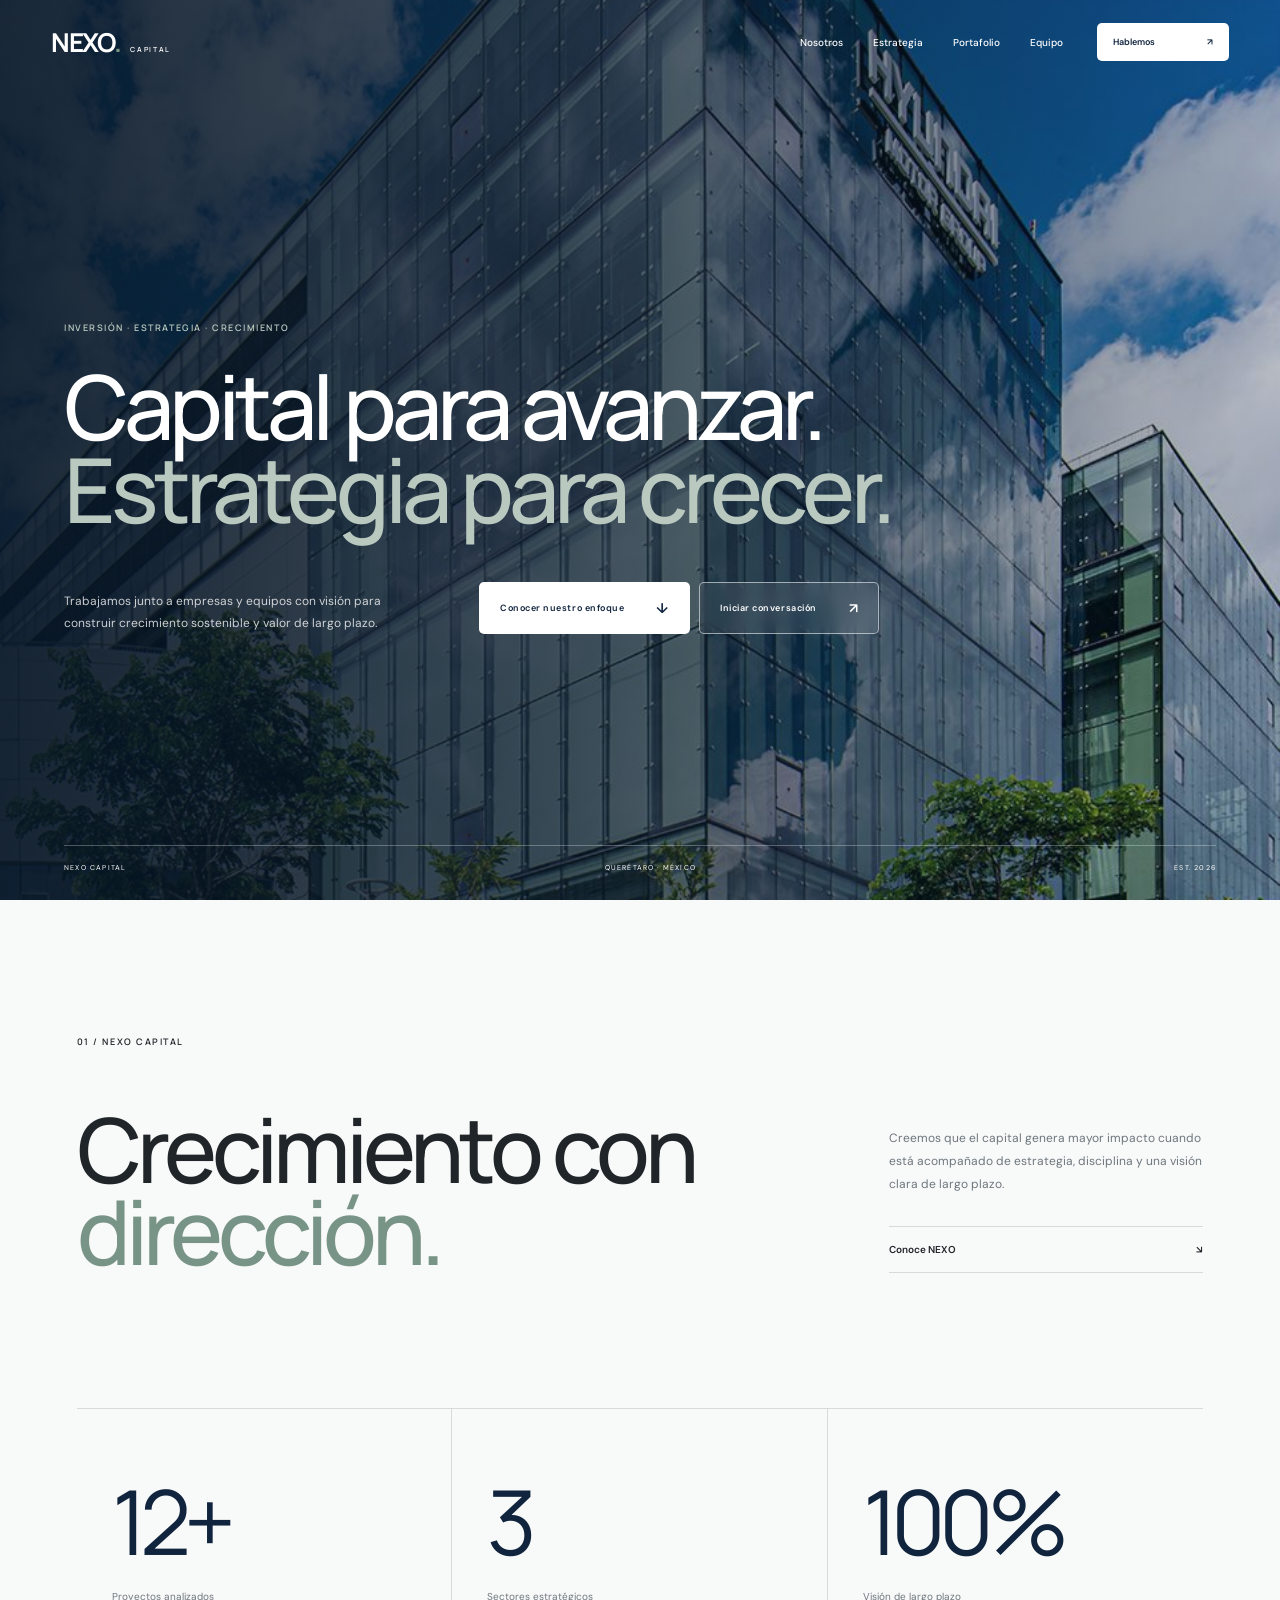
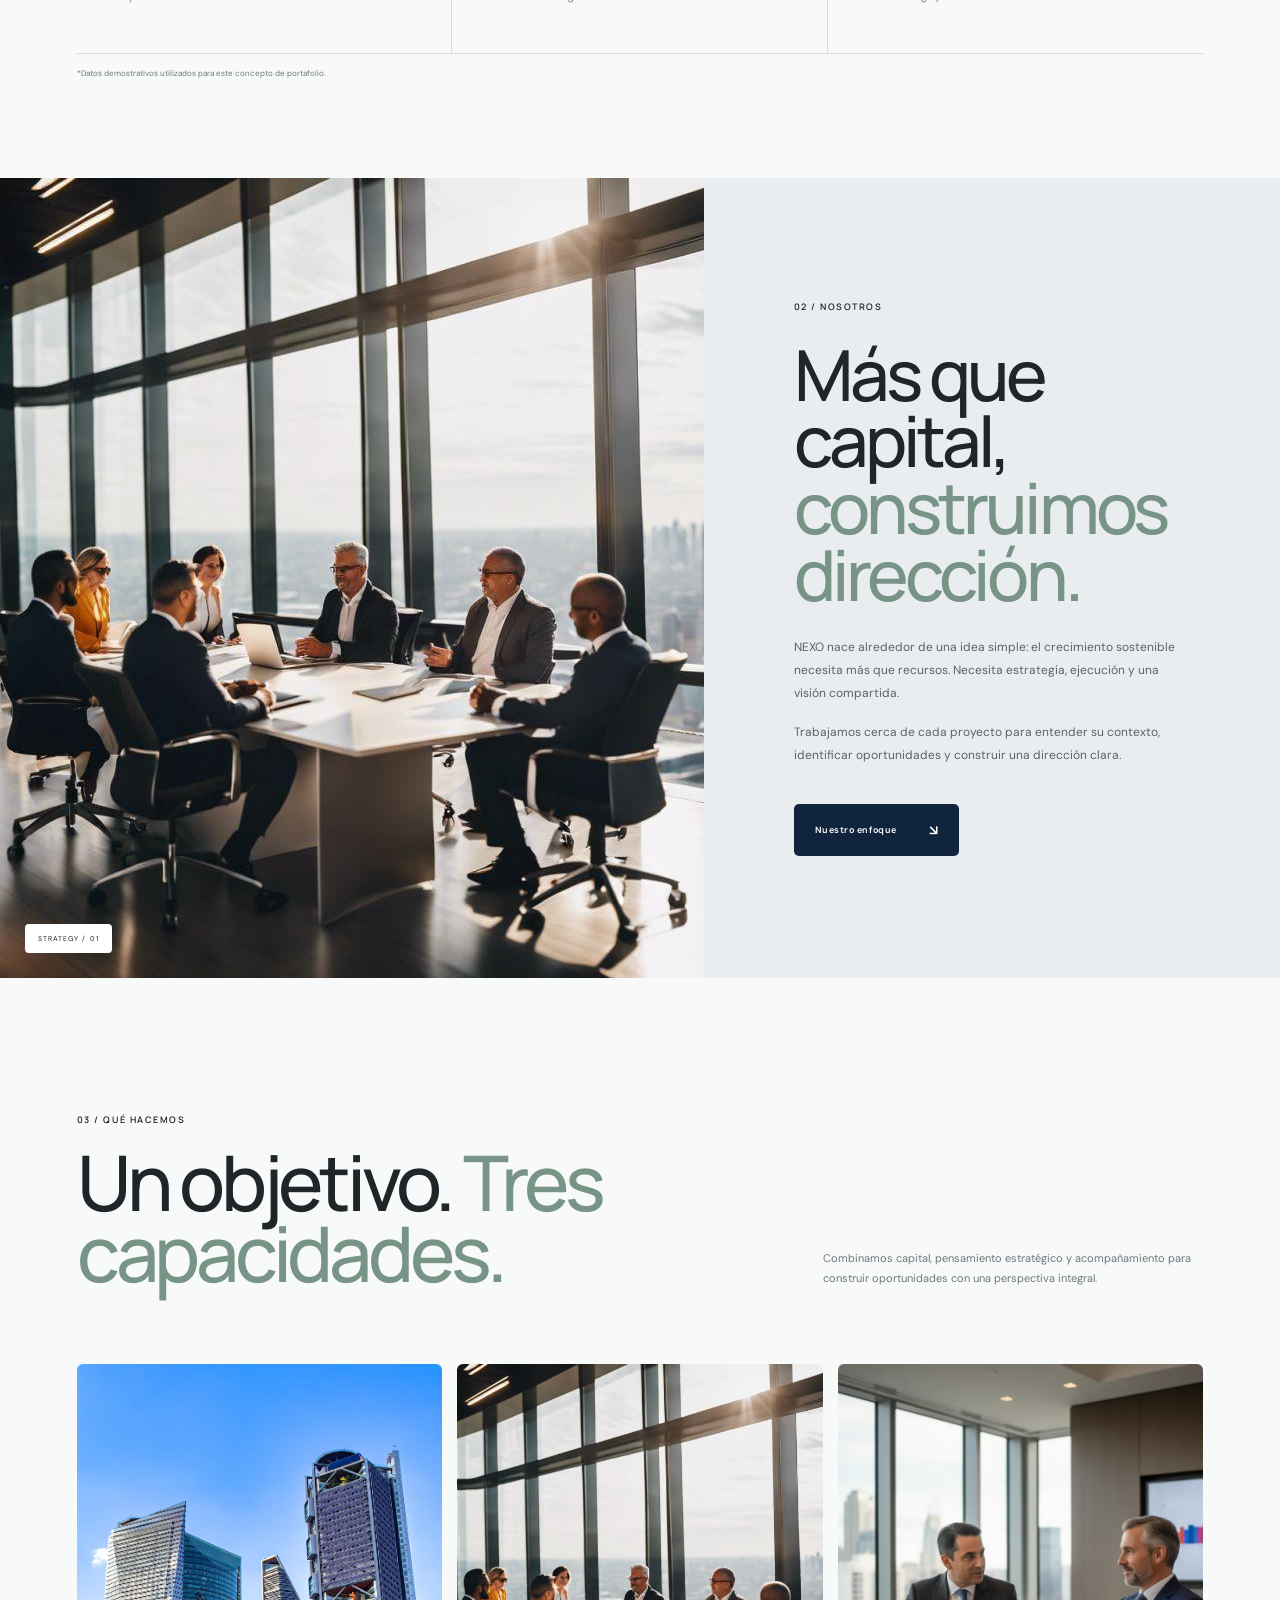
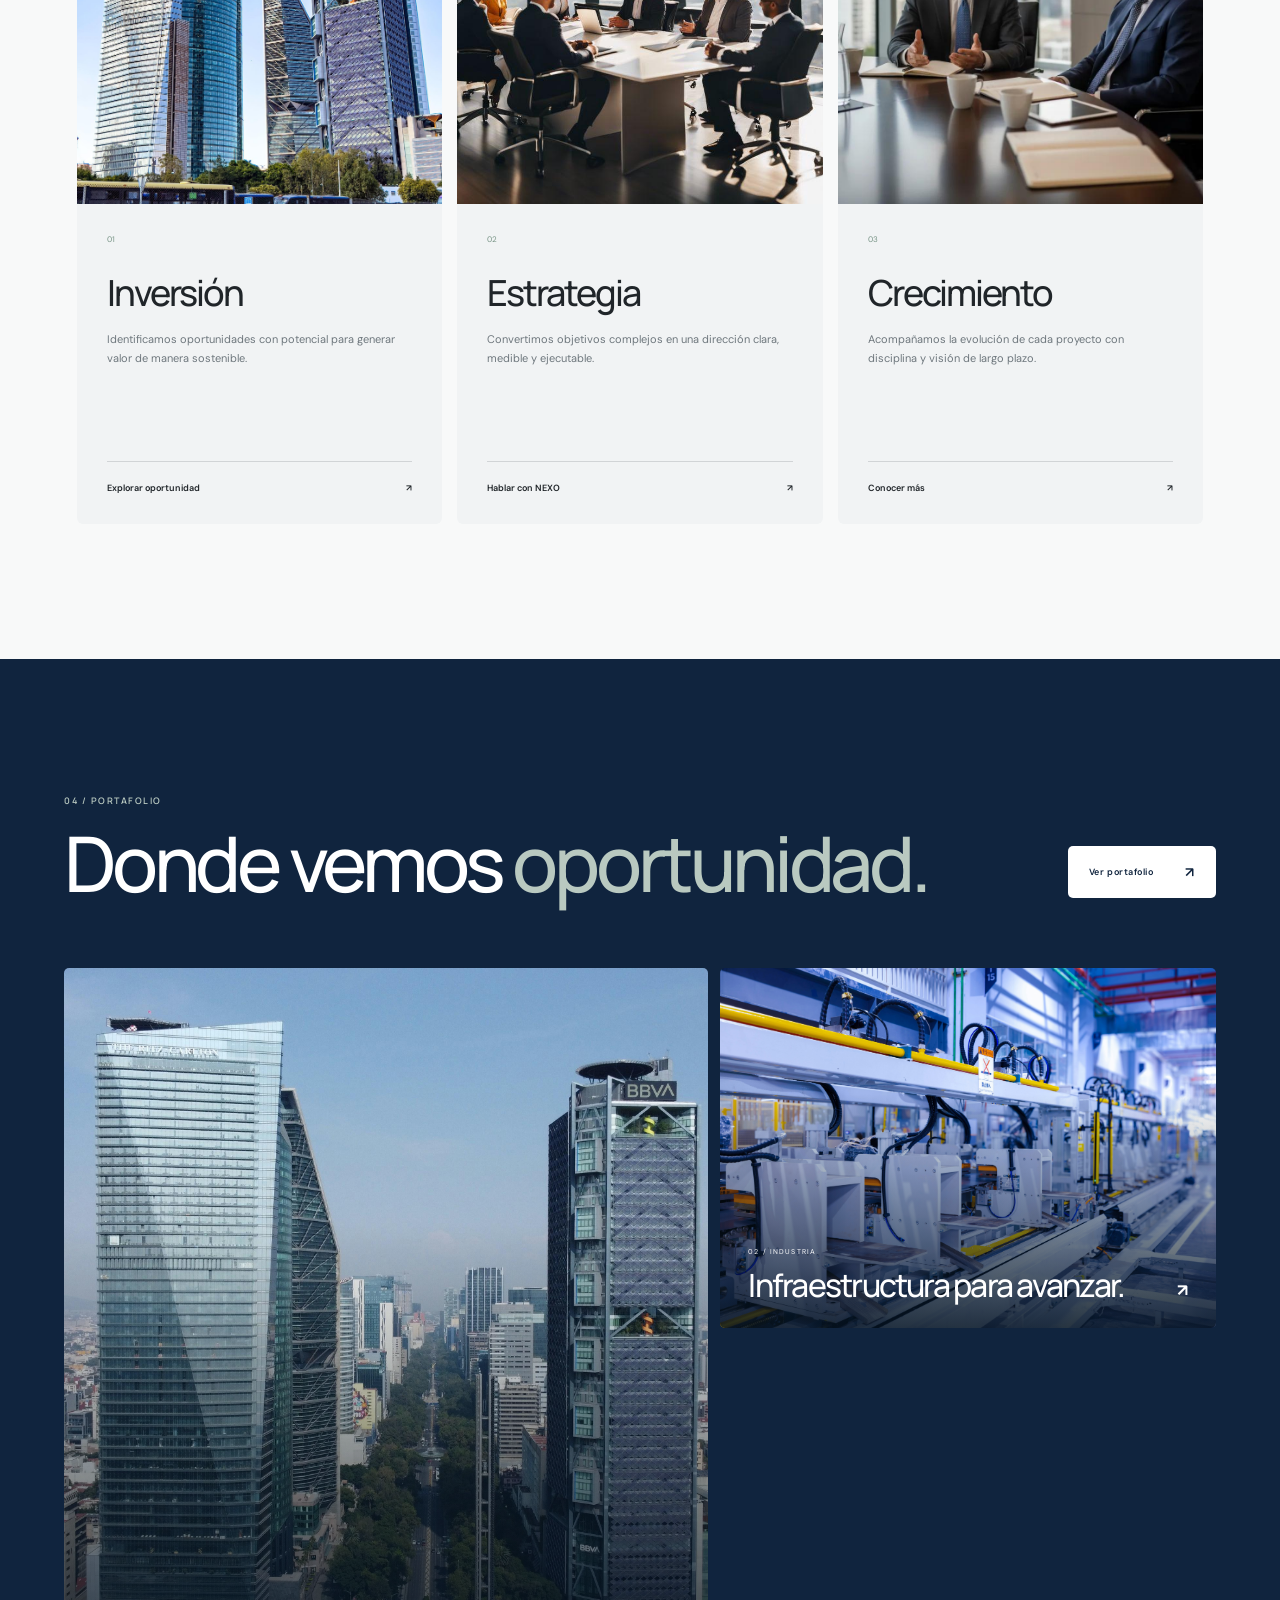
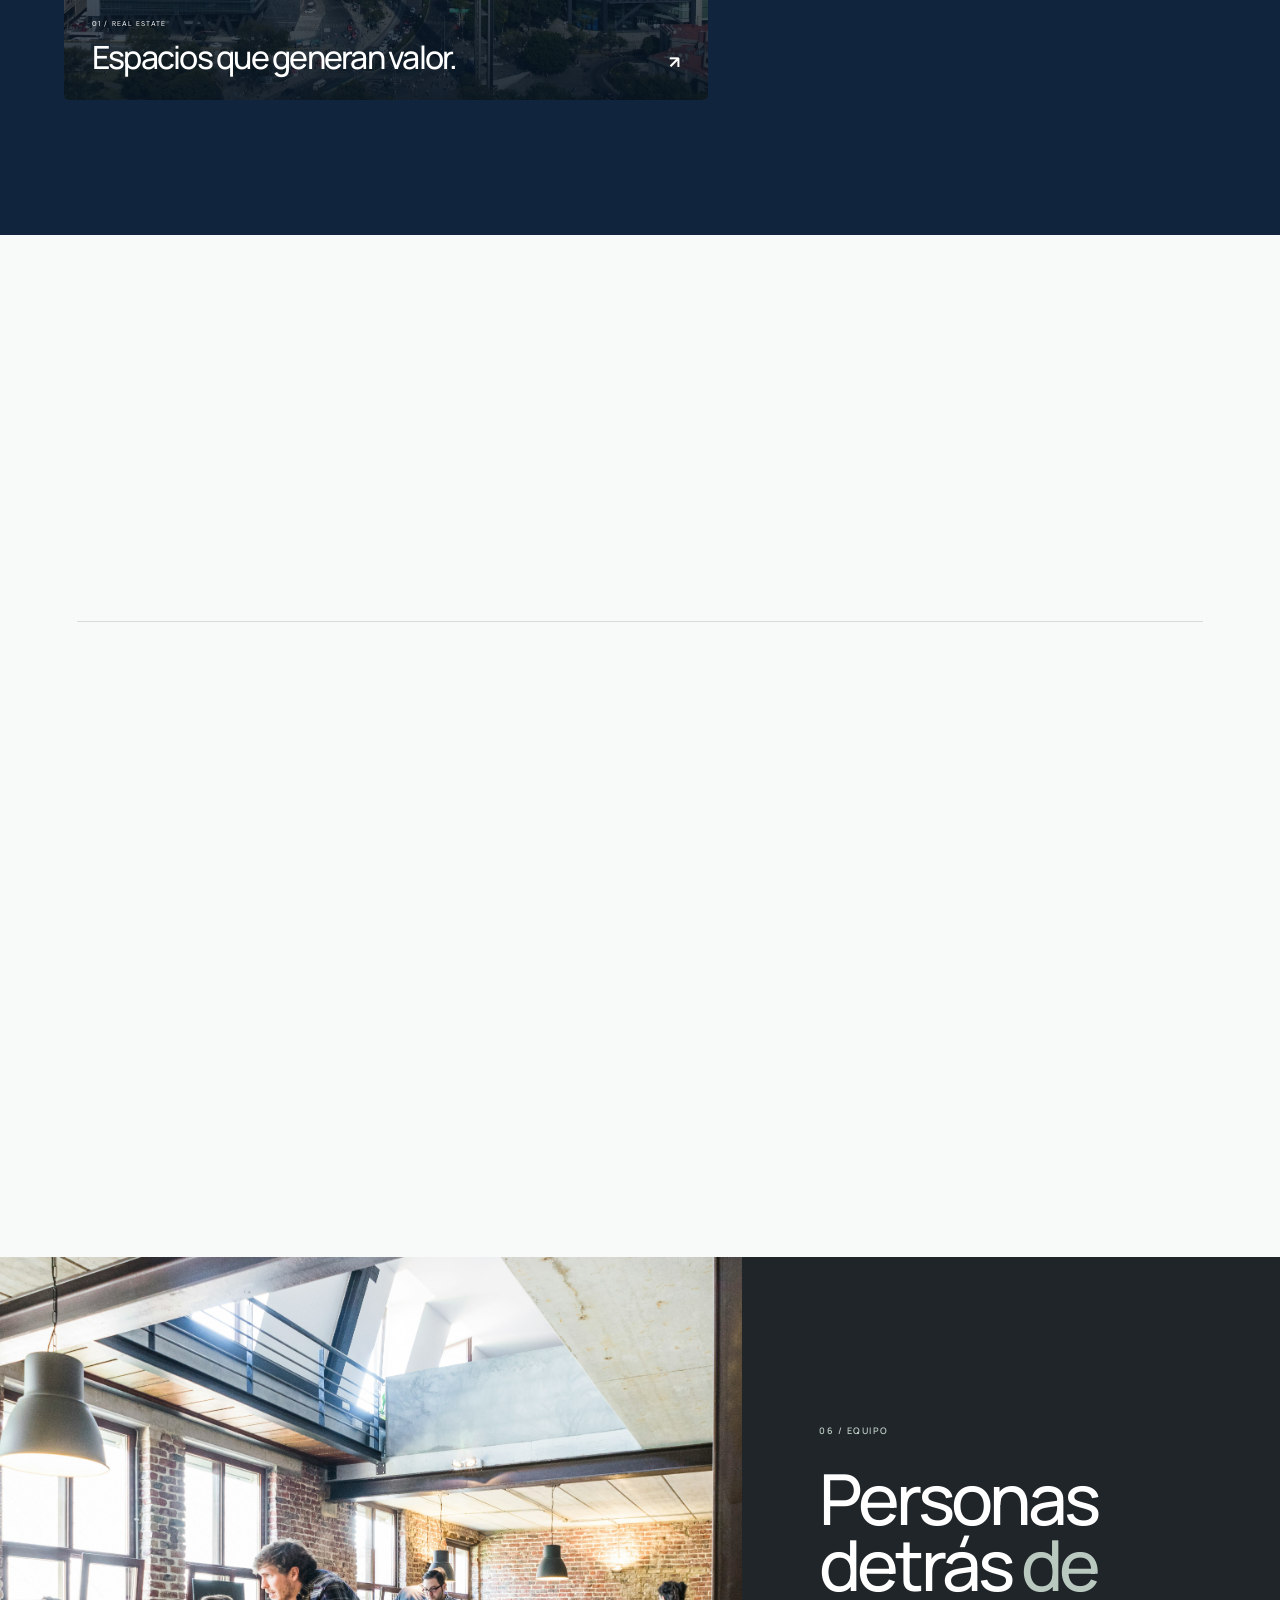
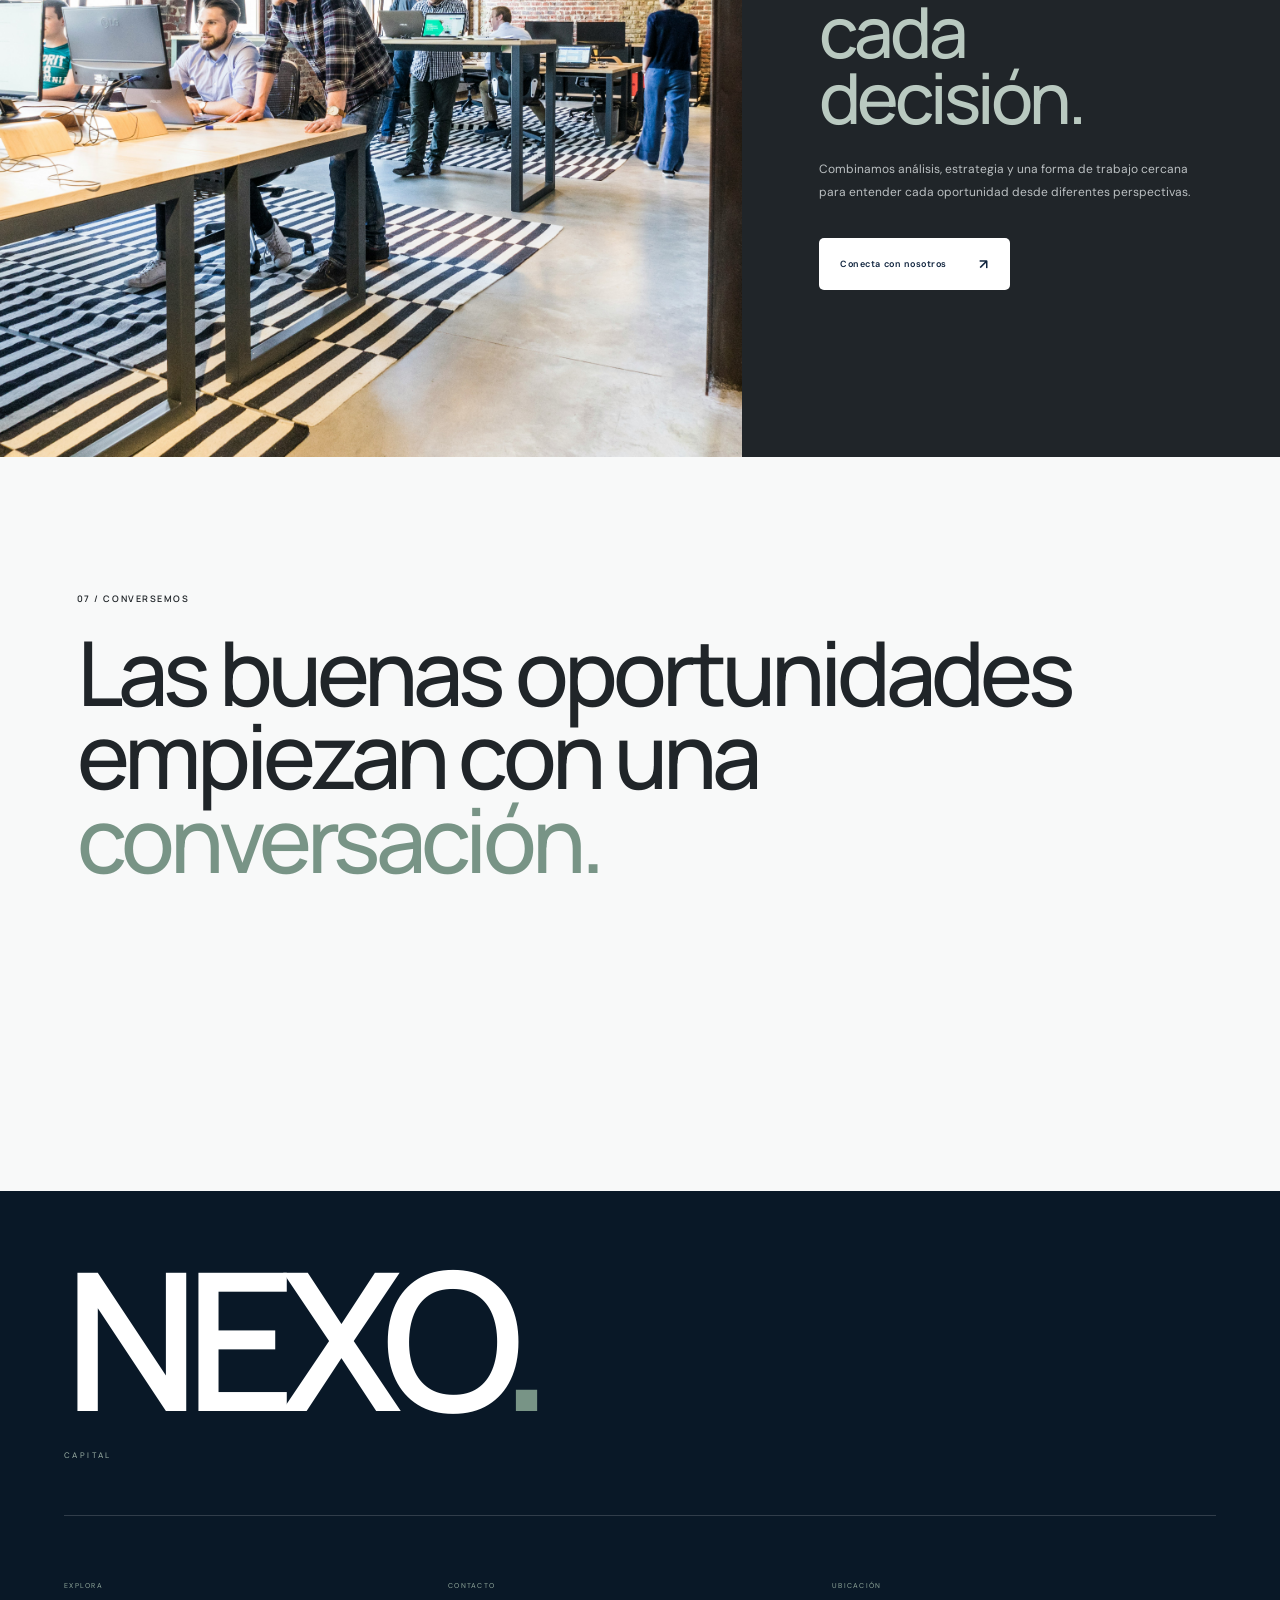
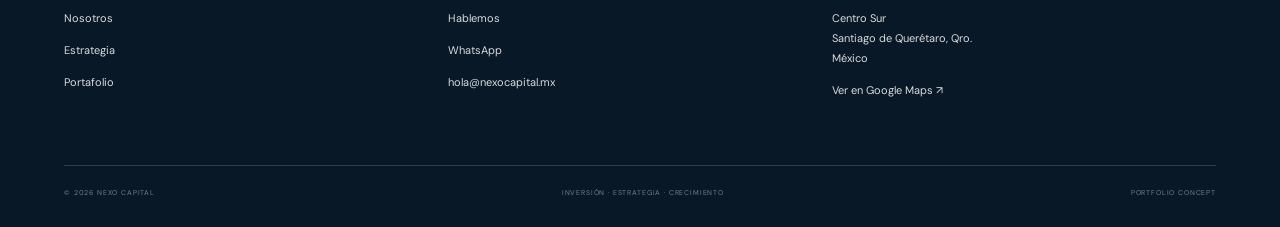
==== commit 68597f46: "Update print statement from 'Hello' to 'Goodbye'" ====
--- a/index.html
+++ b/index.html
@@ -670,12 +670,23 @@
         </div>
 
         <div>
-            <span>UBICACIÓN</span>
-            <p>
-                Querétaro, Qro.<br>
-                México
-            </p>
-        </div>
+    <span>UBICACIÓN</span>
+
+    <p>
+        Centro Sur<br>
+        Santiago de Querétaro, Qro.<br>
+        México
+    </p>
+
+    <a
+        href="https://www.google.com/maps/search/?api=1&query=Centro+Sur+Santiago+de+Queretaro+Qro"
+        target="_blank"
+        rel="noopener noreferrer"
+        class="location-link"
+    >
+        Ver en Google Maps ↗
+    </a>
+</div>
 
     </div>
 
@@ -692,4 +703,4 @@
 <script src="script.js"></script>
 
 </body>
-</html>+</html>
